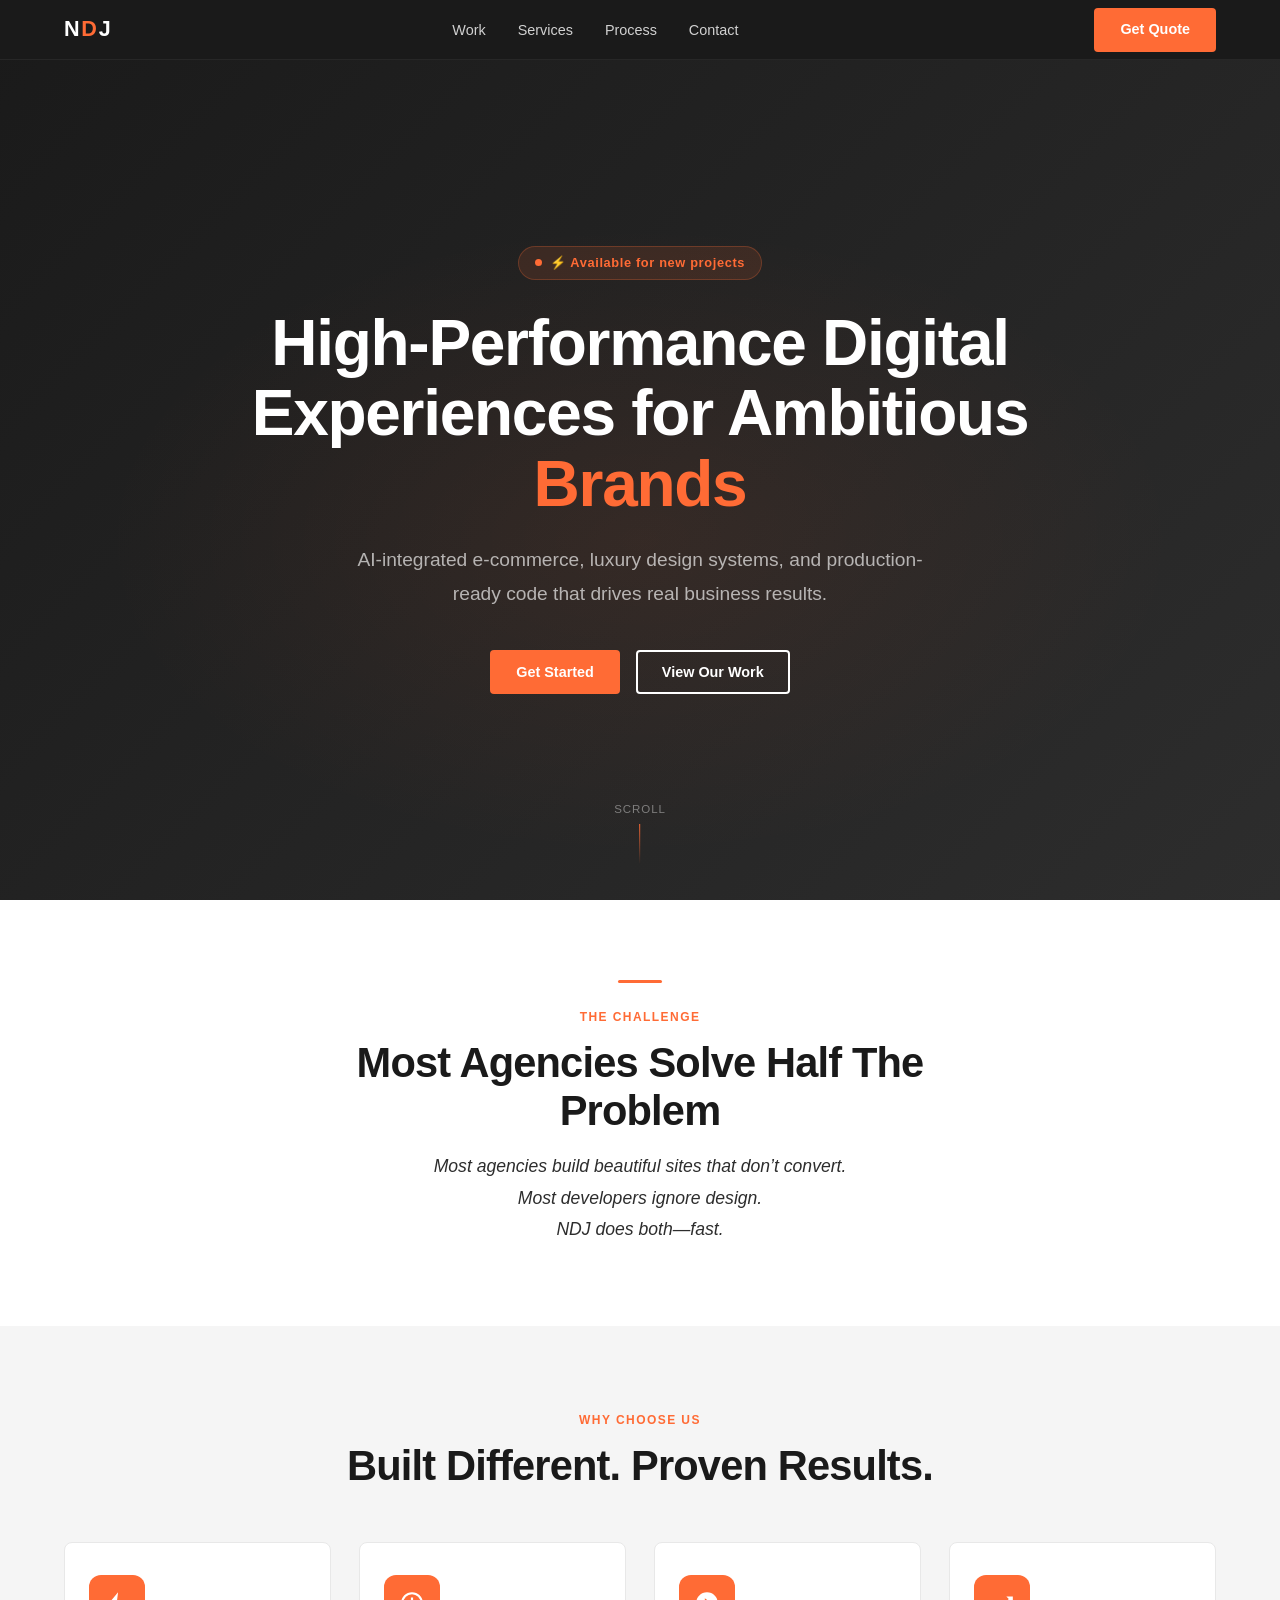
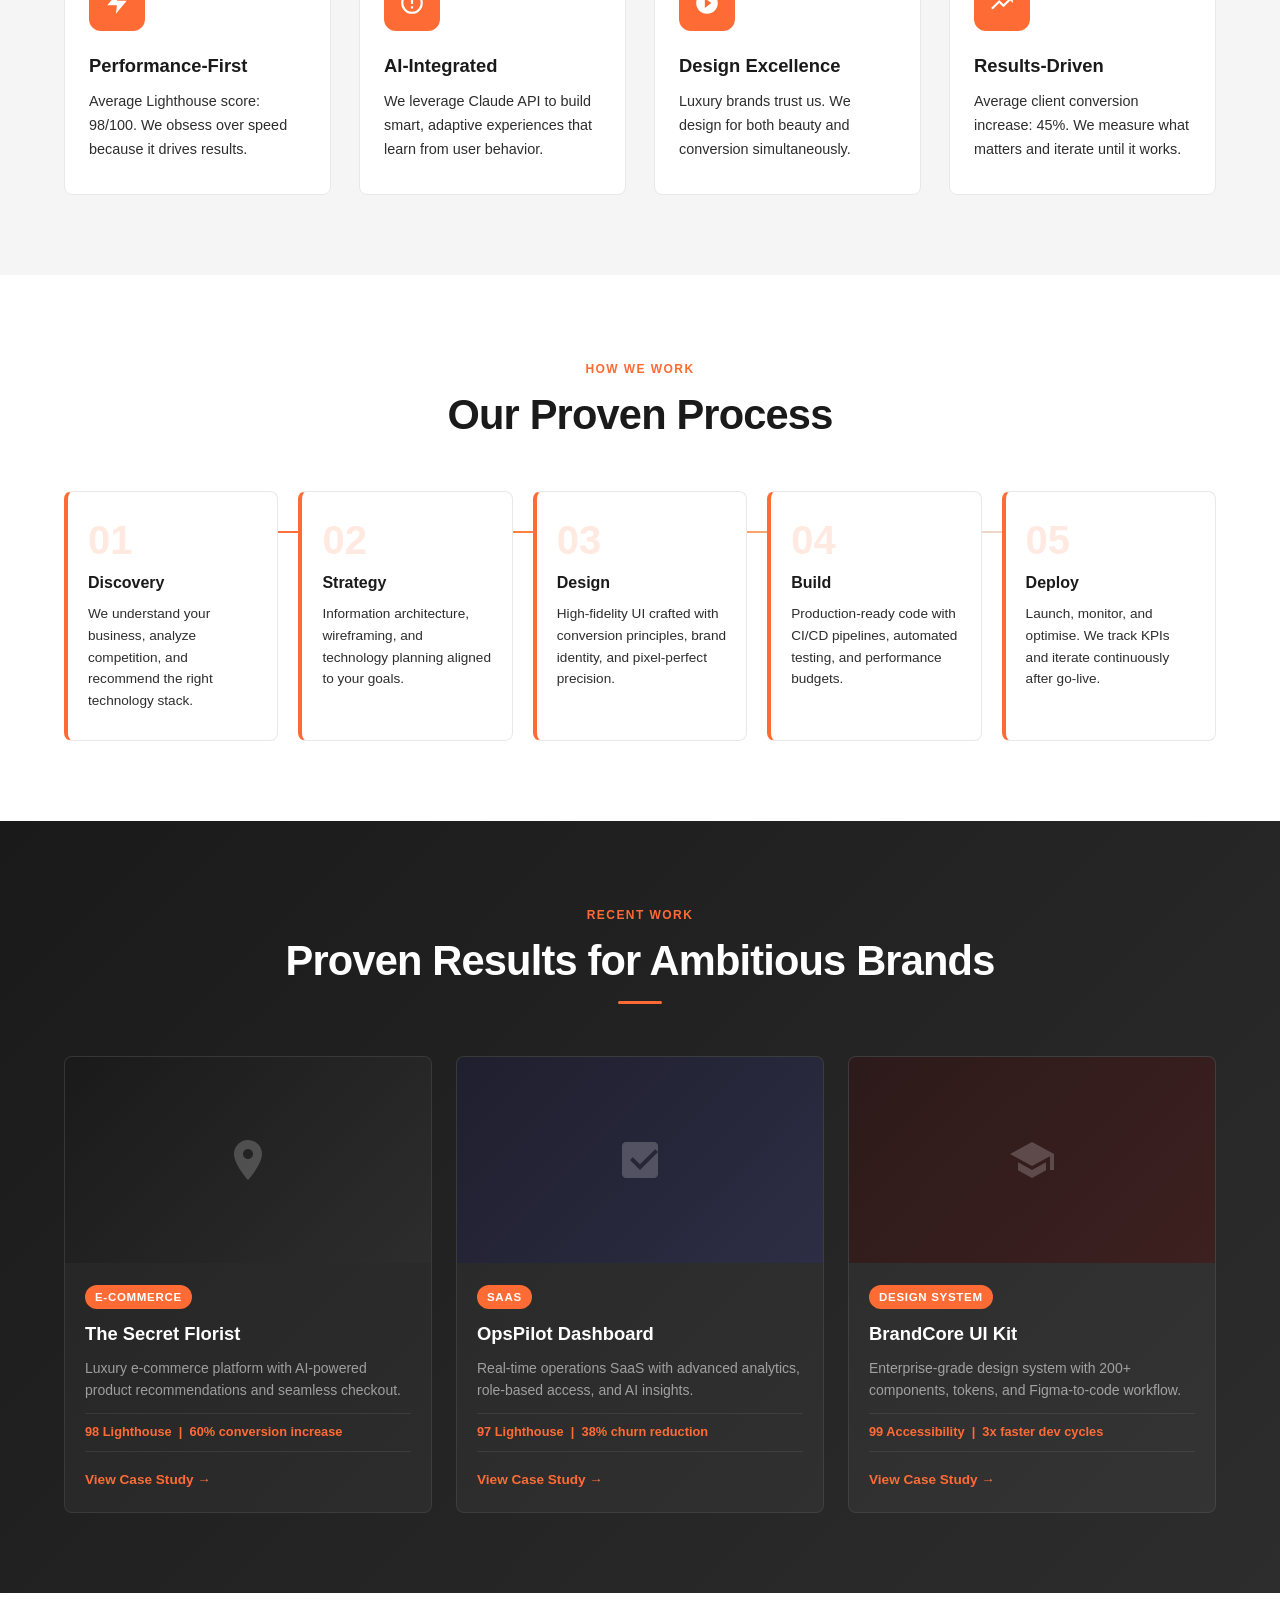
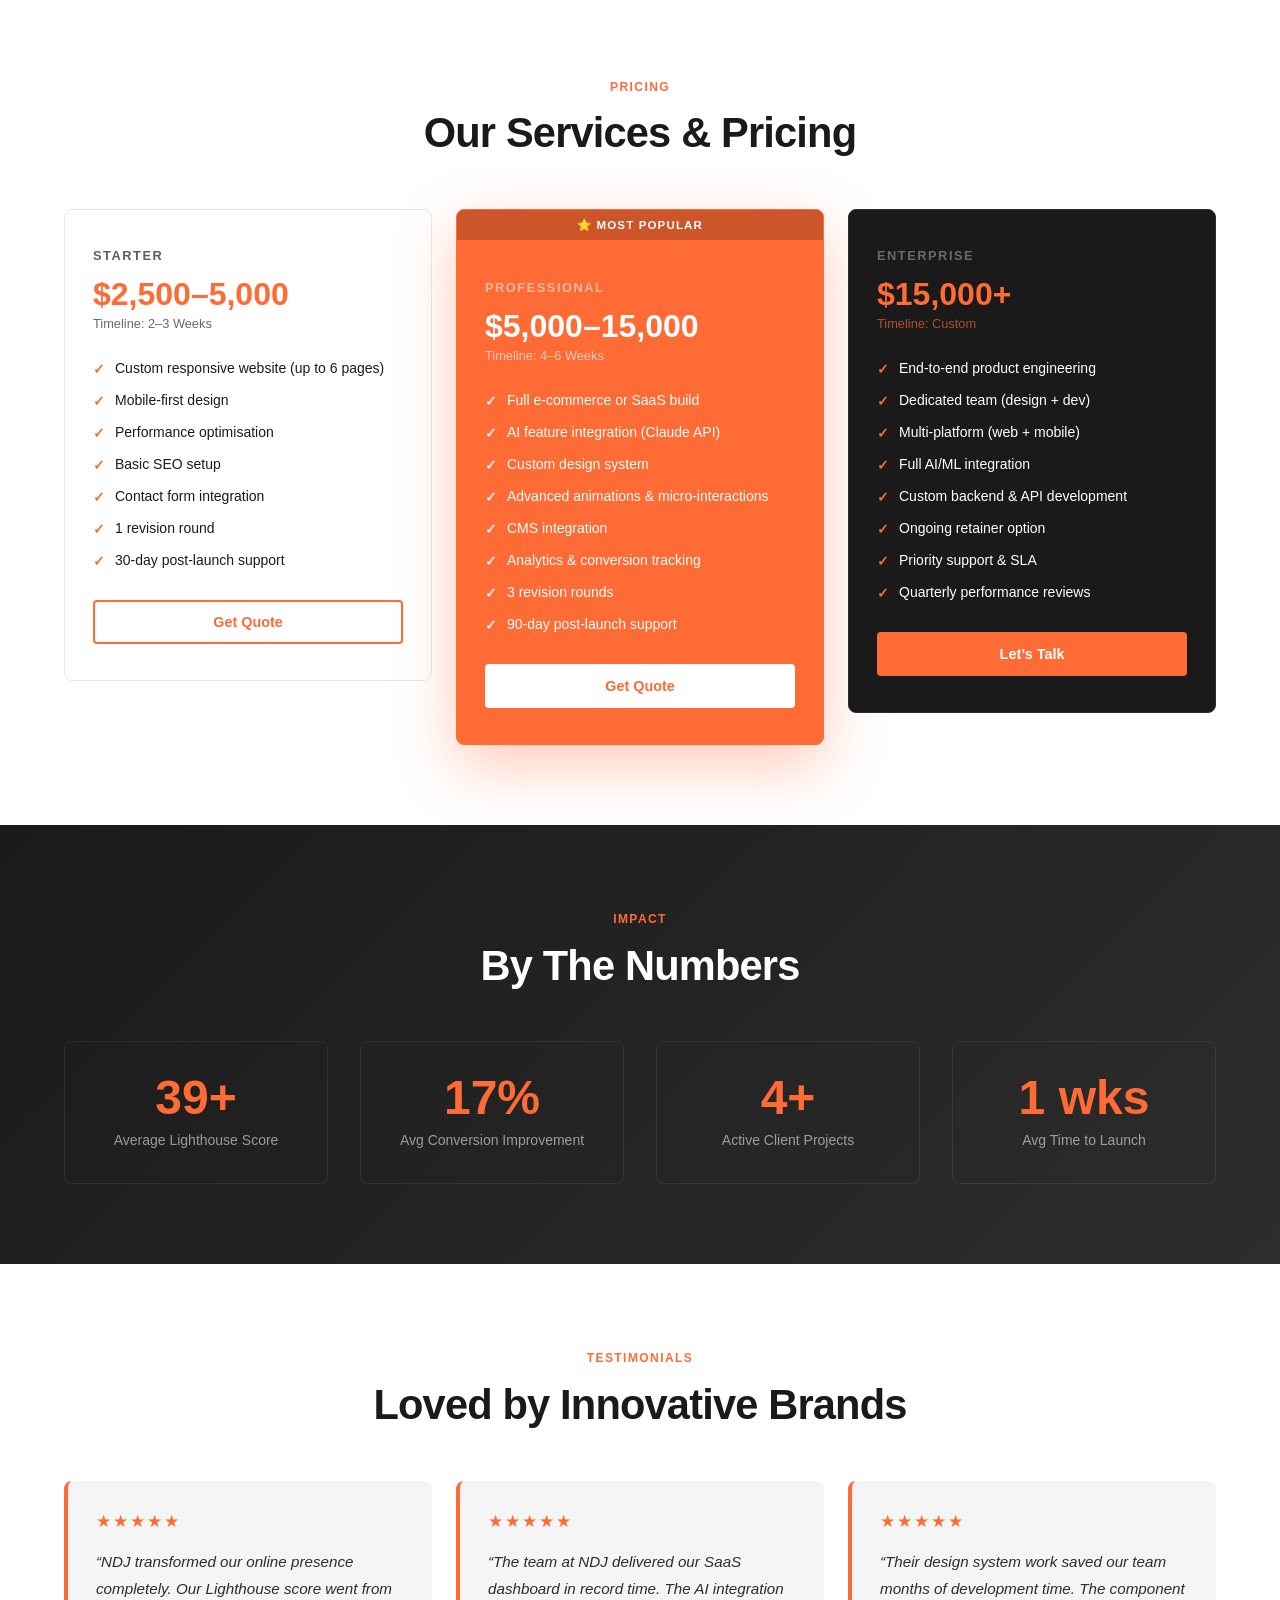
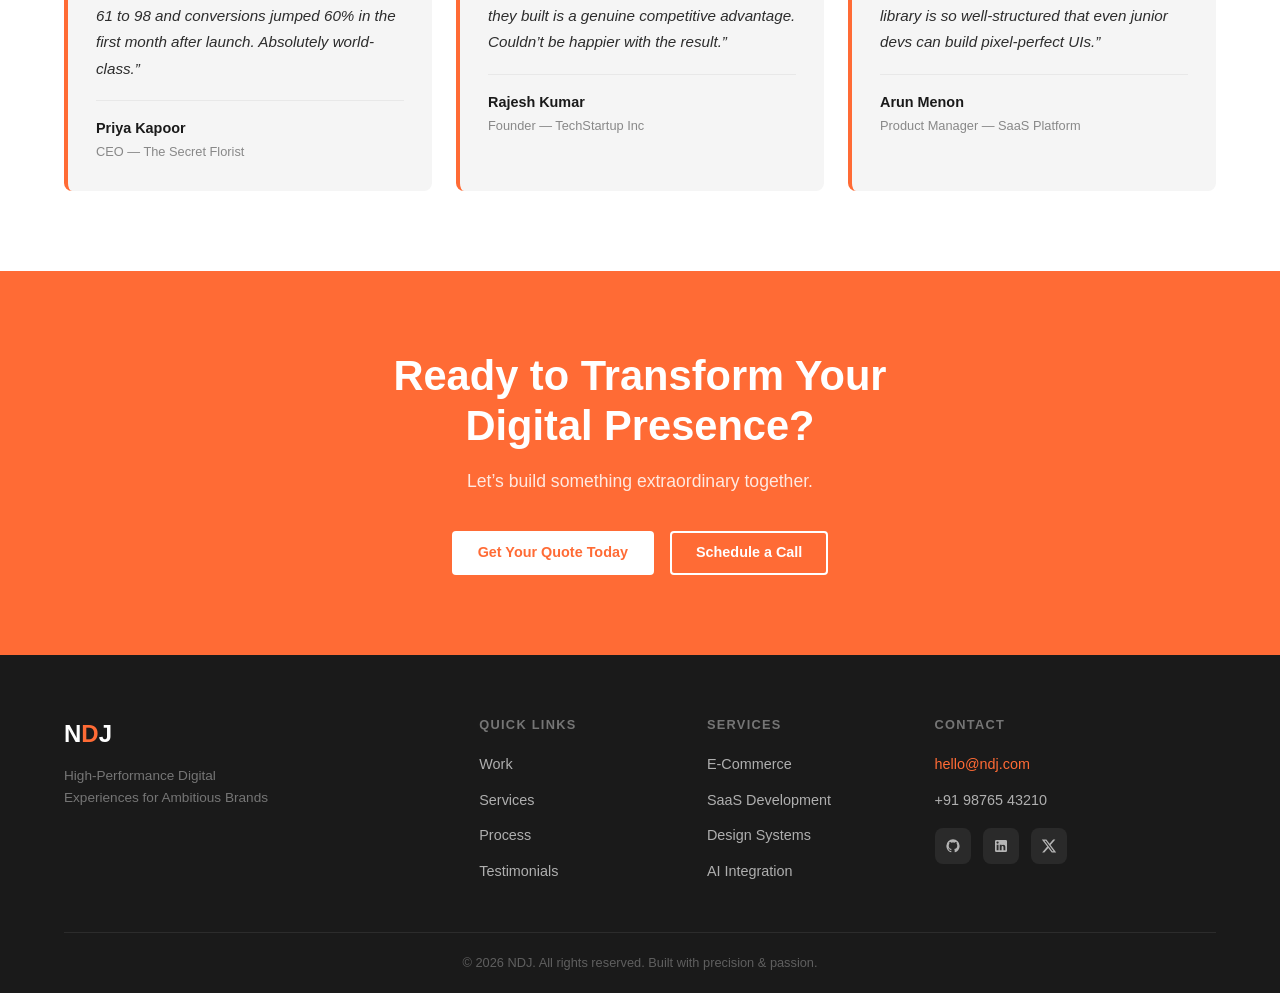
==== ndj.html @ 72d16320 "enhanced html" ====
<!DOCTYPE html>
<html lang="en">
<head>
<meta charset="UTF-8">
<meta name="viewport" content="width=device-width,initial-scale=1">
<meta name="description" content="NDJ - High-Performance Digital Experiences. AI-integrated e-commerce, luxury design systems, and production-ready code.">
<title>NDJ | High-Performance Digital Agency</title>
<style>
*,*::before,*::after{box-sizing:border-box;margin:0;padding:0}
:root{
  --orange:#FF6B35;--orange-light:#FF8C42;--orange-pale:#FFE5D4;
  --black:#1a1a1a;--black-2:#2d2d2d;--white:#fff;--off-white:#f5f5f5;--gray:#e8e8e8;
  --font:-apple-system,BlinkMacSystemFont,'Segoe UI',Roboto,'Helvetica Neue',Arial,sans-serif;
  --t-fast:.2s ease-in-out;--t-base:.3s ease-in-out;--t-slow:.5s ease-in-out;
  --sh-sm:0 1px 3px rgba(0,0,0,.05);--sh-md:0 4px 12px rgba(0,0,0,.08);
  --sh-lg:0 8px 24px rgba(0,0,0,.12);--sh-or:0 4px 12px rgba(255,107,53,.15);
}
html{scroll-behavior:smooth;font-size:16px}
body{font-family:var(--font);color:var(--black);background:var(--white);line-height:1.6;overflow-x:hidden}
img{max-width:100%;display:block}
a{text-decoration:none;color:inherit}
ul{list-style:none}
.container{width:100%;max-width:1200px;margin:0 auto;padding:0 24px}
.sr-only{position:absolute;width:1px;height:1px;overflow:hidden;clip:rect(0,0,0,0)}

/* ── NAV ── */
#navbar{position:fixed;top:0;left:0;width:100%;height:60px;background:var(--black);z-index:1000;display:flex;align-items:center;border-bottom:1px solid rgba(255,255,255,.06);transition:box-shadow var(--t-base)}
#navbar.scrolled{box-shadow:0 2px 20px rgba(0,0,0,.4)}
#navbar .container{display:flex;align-items:center;justify-content:space-between;height:100%}
.nav-logo{font-size:1.35rem;font-weight:800;color:var(--white);letter-spacing:.08em}
.nav-logo span{color:var(--orange)}
.nav-links{display:flex;align-items:center;gap:32px}
.nav-links a{color:rgba(255,255,255,.8);font-size:.9rem;font-weight:500;transition:color var(--t-fast);position:relative}
.nav-links a::after{content:'';position:absolute;bottom:-4px;left:0;width:0;height:2px;background:var(--orange);transition:width var(--t-base)}
.nav-links a:hover,.nav-links a.active{color:var(--white)}
.nav-links a:hover::after,.nav-links a.active::after{width:100%}
.btn{display:inline-flex;align-items:center;justify-content:center;gap:8px;height:44px;padding:0 24px;border-radius:4px;font-weight:600;font-size:.9rem;cursor:pointer;transition:all var(--t-base);border:2px solid transparent}
.btn-orange{background:var(--orange);color:var(--white)}
.btn-orange:hover{background:var(--orange-light);transform:scale(1.04);box-shadow:var(--sh-or)}
.btn-outline-white{background:transparent;color:var(--white);border-color:var(--white)}
.btn-outline-white:hover{background:var(--white);color:var(--black);transform:scale(1.04)}
.btn-outline-orange{background:transparent;color:var(--orange);border-color:var(--orange)}
.btn-outline-orange:hover{background:var(--orange);color:var(--white);transform:scale(1.04)}
.btn-white-orange{background:var(--white);color:var(--orange)}
.btn-white-orange:hover{background:var(--off-white);transform:scale(1.04)}
.nav-cta{margin-left:16px}
.hamburger{display:none;flex-direction:column;gap:5px;cursor:pointer;padding:8px;background:none;border:none}
.hamburger span{display:block;width:22px;height:2px;background:var(--white);border-radius:2px;transition:all var(--t-base)}
.hamburger.open span:nth-child(1){transform:translateY(7px) rotate(45deg)}
.hamburger.open span:nth-child(2){opacity:0;transform:translateX(-8px)}
.hamburger.open span:nth-child(3){transform:translateY(-7px) rotate(-45deg)}
#mobile-menu{position:fixed;top:0;left:-100%;width:80%;max-width:300px;height:100vh;background:var(--black);z-index:1100;padding:80px 32px 32px;transition:left var(--t-slow);display:flex;flex-direction:column;gap:24px;box-shadow:4px 0 30px rgba(0,0,0,.4)}
#mobile-menu.open{left:0}
#mobile-menu a{color:rgba(255,255,255,.85);font-size:1.1rem;font-weight:500;padding:8px 0;border-bottom:1px solid rgba(255,255,255,.08);transition:color var(--t-fast)}
#mobile-menu a:hover{color:var(--orange)}
#mobile-menu .btn{margin-top:16px;width:100%}
#menu-overlay{display:none;position:fixed;inset:0;background:rgba(0,0,0,.6);z-index:1050;backdrop-filter:blur(2px)}
#menu-overlay.open{display:block}

/* ── HERO ── */
#hero{min-height:100vh;background:linear-gradient(135deg,var(--black) 0%,var(--black-2) 100%);display:flex;align-items:center;justify-content:center;text-align:center;padding:100px 24px 60px;position:relative;overflow:hidden}
#hero::before{content:'';position:absolute;inset:0;background:radial-gradient(ellipse 60% 50% at 50% 60%,rgba(255,107,53,.08) 0%,transparent 70%)}
.hero-badge{display:inline-flex;align-items:center;gap:8px;background:rgba(255,107,53,.12);border:1px solid rgba(255,107,53,.25);border-radius:100px;padding:6px 16px;font-size:.8rem;font-weight:600;color:var(--orange);letter-spacing:.05em;margin-bottom:28px;animation:fadeUp .6s ease both}
.hero-badge::before{content:'';width:7px;height:7px;border-radius:50%;background:var(--orange);animation:pulse 2s ease infinite}
@keyframes pulse{0%,100%{opacity:1;transform:scale(1)}50%{opacity:.5;transform:scale(1.3)}}
.hero-title{font-size:clamp(2.4rem,6vw,4rem);font-weight:800;color:var(--white);line-height:1.1;letter-spacing:-.02em;margin-bottom:24px;animation:fadeUp .6s .15s ease both}
.hero-title em{font-style:normal;color:var(--orange)}
.hero-sub{font-size:clamp(1rem,2vw,1.2rem);color:rgba(255,255,255,.65);max-width:580px;margin:0 auto 40px;line-height:1.75;animation:fadeUp .6s .3s ease both}
.hero-btns{display:flex;align-items:center;justify-content:center;gap:16px;flex-wrap:wrap;animation:fadeUp .6s .45s ease both}
.hero-scroll{position:absolute;bottom:36px;left:50%;transform:translateX(-50%);display:flex;flex-direction:column;align-items:center;gap:6px;color:rgba(255,255,255,.4);font-size:.72rem;letter-spacing:.08em;text-transform:uppercase}
.hero-scroll::after{content:'';width:1px;height:40px;background:linear-gradient(var(--orange),transparent);animation:scrollLine 1.5s ease infinite}
@keyframes scrollLine{0%{transform:scaleY(0);transform-origin:top}50%{transform:scaleY(1);transform-origin:top}100%{transform:scaleY(0);transform-origin:bottom}}
@keyframes fadeUp{from{opacity:0;transform:translateY(20px)}to{opacity:1;transform:translateY(0)}}

/* ── SECTIONS COMMON ── */
.section{padding:80px 0}
.section-label{display:inline-block;font-size:.75rem;font-weight:700;letter-spacing:.12em;text-transform:uppercase;color:var(--orange);margin-bottom:12px}
.section-title{font-size:clamp(1.8rem,4vw,2.6rem);font-weight:800;line-height:1.15;letter-spacing:-.02em;margin-bottom:16px}
.section-sub{font-size:1.05rem;line-height:1.75;color:var(--black-2);max-width:620px}
.text-center{text-align:center}
.text-center .section-sub{margin:0 auto}
.accent-line{width:44px;height:3px;background:var(--orange);border-radius:2px;margin:0 auto 20px}

/* ── PROBLEM ── */
#problem{background:var(--white)}
#problem .content{max-width:700px;margin:0 auto;text-align:center}
#problem blockquote{font-size:1.1rem;line-height:1.8;color:var(--black-2);margin-top:8px;font-style:italic}
#problem blockquote span{display:block}

/* ── WHY NDJ ── */
#why{background:var(--off-white)}
.features-grid{display:grid;grid-template-columns:repeat(4,1fr);gap:28px;margin-top:52px}
.feat-card{background:var(--white);border-radius:8px;padding:32px 24px;border:1px solid var(--gray);transition:all var(--t-base);position:relative;overflow:hidden}
.feat-card::before{content:'';position:absolute;bottom:0;left:0;width:100%;height:3px;background:var(--orange);transform:scaleX(0);transform-origin:left;transition:transform var(--t-base)}
.feat-card:hover{transform:translateY(-6px);box-shadow:var(--sh-lg);border-color:var(--orange)}
.feat-card:hover::before{transform:scaleX(1)}
.feat-icon{width:56px;height:56px;border-radius:12px;background:var(--orange);display:flex;align-items:center;justify-content:center;margin-bottom:20px}
.feat-icon svg{width:26px;height:26px;fill:var(--white)}
.feat-card h3{font-size:1.15rem;font-weight:700;color:var(--black);margin-bottom:10px}
.feat-card p{font-size:.9rem;color:var(--black-2);line-height:1.65}

/* ── PROCESS ── */
#process{background:var(--white)}
.process-grid{display:grid;grid-template-columns:repeat(5,1fr);gap:20px;margin-top:52px;position:relative}
.process-grid::before{content:'';position:absolute;top:40px;left:calc(10% + 20px);right:calc(10% + 20px);height:2px;background:linear-gradient(90deg,var(--orange),var(--orange-light),var(--gray));z-index:0}
.process-step{background:var(--white);border:1px solid var(--gray);border-radius:8px;padding:28px 20px;border-left:4px solid var(--orange);position:relative;z-index:1;transition:all var(--t-base)}
.process-step:hover{transform:translateY(-4px);box-shadow:var(--sh-lg)}
.step-num{font-size:2.5rem;font-weight:900;color:rgba(255,107,53,.15);line-height:1;margin-bottom:10px}
.process-step h3{font-size:1rem;font-weight:700;color:var(--black);margin-bottom:8px}
.process-step p{font-size:.85rem;color:var(--black-2);line-height:1.6}

/* ── WORK ── */
#work{background:linear-gradient(135deg,var(--black) 0%,var(--black-2) 100%);padding:80px 0}
#work .section-title{color:var(--white)}
#work .section-sub{color:rgba(255,255,255,.6)}
.work-grid{display:grid;grid-template-columns:repeat(3,1fr);gap:24px;margin-top:52px}
.work-card{background:rgba(255,255,255,.04);border:1px solid rgba(255,255,255,.08);border-radius:8px;overflow:hidden;transition:all var(--t-base)}
.work-card:hover{border-color:var(--orange);transform:translateY(-4px);box-shadow:0 16px 40px rgba(0,0,0,.4)}
.work-img{width:100%;aspect-ratio:16/9;background:var(--black-2);overflow:hidden;position:relative}
.work-img-inner{width:100%;height:100%;display:flex;align-items:center;justify-content:center;transition:transform var(--t-slow)}
.work-card:hover .work-img-inner{transform:scale(1.04)}
.work-img-inner svg{width:48px;height:48px;opacity:.2}
.work-body{padding:20px}
.work-tag{display:inline-block;background:var(--orange);color:var(--white);font-size:.72rem;font-weight:700;letter-spacing:.06em;padding:3px 10px;border-radius:100px;margin-bottom:10px;text-transform:uppercase}
.work-card h3{font-size:1.15rem;font-weight:700;color:var(--white);margin-bottom:8px}
.work-card p{font-size:.875rem;color:rgba(255,255,255,.55);line-height:1.6;margin-bottom:12px}
.work-metrics{font-size:.8rem;color:var(--orange);font-weight:600;margin-bottom:14px;padding:8px 0;border-top:1px solid rgba(255,255,255,.08);border-bottom:1px solid rgba(255,255,255,.08)}
.work-link{font-size:.85rem;color:var(--orange);font-weight:600;display:inline-flex;align-items:center;gap:6px;transition:gap var(--t-fast)}
.work-link:hover{gap:10px}

/* ── SERVICES / PRICING ── */
#services{background:var(--white)}
.pricing-grid{display:grid;grid-template-columns:repeat(3,1fr);gap:24px;margin-top:52px;align-items:start}
.price-card{border-radius:8px;padding:36px 28px;border:1px solid var(--gray);transition:all var(--t-base);position:relative;overflow:hidden}
.price-card:hover{transform:translateY(-4px);box-shadow:var(--sh-lg)}
.price-card.featured{background:var(--orange);border-color:var(--orange);color:var(--white);box-shadow:0 20px 60px rgba(255,107,53,.35)}
.price-card.dark{background:var(--black);border-color:var(--black-2);color:var(--white)}
.popular-badge{position:absolute;top:0;left:0;right:0;background:var(--orange-light);color:var(--white);font-size:.72rem;font-weight:800;letter-spacing:.1em;text-align:center;padding:6px;text-transform:uppercase}
.price-card.featured .popular-badge{background:rgba(0,0,0,.2)}
.price-name{font-size:.8rem;font-weight:700;letter-spacing:.12em;text-transform:uppercase;opacity:.7;margin-bottom:12px}
.price-amount{font-size:2rem;font-weight:800;color:var(--orange);line-height:1;margin-bottom:4px}
.price-card.featured .price-amount{color:var(--white)}
.price-card.dark .price-amount{color:var(--orange)}
.price-timeline{font-size:.8rem;opacity:.65;margin-bottom:24px}
.price-features{display:flex;flex-direction:column;gap:10px;margin-bottom:28px}
.price-features li{display:flex;align-items:flex-start;gap:10px;font-size:.875rem;line-height:1.5}
.price-features li::before{content:'✓';font-weight:700;color:var(--orange);flex-shrink:0;margin-top:1px}
.price-card.featured .price-features li::before{color:rgba(255,255,255,.9)}
.price-card.dark .price-features li::before{color:var(--orange)}

/* ── NUMBERS ── */
#numbers{background:linear-gradient(135deg,var(--black) 0%,var(--black-2) 100%)}
#numbers .section-title{color:var(--white)}
.metrics-grid{display:grid;grid-template-columns:repeat(4,1fr);gap:32px;margin-top:52px}
.metric{text-align:center;padding:32px 16px;border:1px solid rgba(255,255,255,.08);border-radius:8px;transition:border-color var(--t-base)}
.metric:hover{border-color:rgba(255,107,53,.4)}
.metric-value{font-size:3rem;font-weight:900;color:var(--orange);line-height:1;margin-bottom:8px}
.metric-label{font-size:.875rem;color:rgba(255,255,255,.55);line-height:1.5}

/* ── TESTIMONIALS ── */
#testimonials{background:var(--white)}
.testi-grid{display:grid;grid-template-columns:repeat(3,1fr);gap:24px;margin-top:52px}
.testi-card{background:var(--off-white);border-radius:8px;padding:28px;border-left:4px solid var(--orange);transition:all var(--t-base)}
.testi-card:hover{border-left-color:var(--orange-light);box-shadow:var(--sh-lg);transform:translateY(-4px)}
.stars{color:var(--orange);font-size:1.05rem;margin-bottom:14px;letter-spacing:2px}
.testi-quote{font-size:.95rem;line-height:1.75;color:var(--black-2);font-style:italic;margin-bottom:18px}
.testi-divider{height:1px;background:var(--gray);margin-bottom:16px}
.testi-name{font-weight:700;color:var(--black);font-size:.9rem}
.testi-role{font-size:.8rem;color:#888;margin-top:2px}

/* ── CTA / FOOTER ── */
#cta{background:var(--orange);padding:80px 0;text-align:center}
#cta h2{font-size:clamp(1.8rem,4vw,2.6rem);font-weight:800;color:var(--white);margin-bottom:16px;line-height:1.2}
#cta p{font-size:1.1rem;color:rgba(255,255,255,.85);margin-bottom:36px;max-width:500px;margin-left:auto;margin-right:auto}
.cta-btns{display:flex;align-items:center;justify-content:center;gap:16px;flex-wrap:wrap}
#footer{background:var(--black);padding:60px 0 0}
.footer-grid{display:grid;grid-template-columns:2fr 1fr 1fr 1.5fr;gap:40px;padding-bottom:48px;border-bottom:1px solid rgba(255,255,255,.08)}
.footer-logo{font-size:1.5rem;font-weight:800;margin-bottom:12px;color:var(--white)}
.footer-logo span{color:var(--orange)}
.footer-tag{font-size:.85rem;color:rgba(255,255,255,.4);max-width:220px;line-height:1.6}
.footer-col h4{font-size:.8rem;font-weight:700;letter-spacing:.1em;text-transform:uppercase;color:rgba(255,255,255,.4);margin-bottom:16px}
.footer-col ul{display:flex;flex-direction:column;gap:10px}
.footer-col a{font-size:.9rem;color:rgba(255,255,255,.65);transition:color var(--t-fast)}
.footer-col a:hover{color:var(--orange)}
.footer-col .contact-email{color:var(--orange)}
.social-links{display:flex;gap:12px;margin-top:16px}
.social-link{width:36px;height:36px;border-radius:8px;background:rgba(255,255,255,.07);display:flex;align-items:center;justify-content:center;transition:all var(--t-base);color:rgba(255,255,255,.6)}
.social-link:hover{background:var(--orange);color:var(--white)}
.social-link svg{width:16px;height:16px;fill:currentColor}
.footer-bottom{padding:20px 0;text-align:center;font-size:.8rem;color:rgba(255,255,255,.3)}

/* ── SCROLL REVEAL ── */
.reveal{opacity:0;transform:translateY(24px);transition:opacity .6s ease,transform .6s ease}
.reveal.visible{opacity:1;transform:translateY(0)}

/* ── RESPONSIVE ── */
@media(max-width:1024px){
  .features-grid{grid-template-columns:repeat(2,1fr)}
  .process-grid{grid-template-columns:repeat(2,1fr)}
  .process-grid::before{display:none}
  .work-grid{grid-template-columns:repeat(2,1fr)}
  .pricing-grid{grid-template-columns:1fr}
  .pricing-grid .price-card.featured{order:-1}
  .metrics-grid{grid-template-columns:repeat(2,1fr)}
  .testi-grid{grid-template-columns:repeat(2,1fr)}
  .footer-grid{grid-template-columns:1fr 1fr}
}
@media(max-width:768px){
  .nav-links,.nav-cta{display:none}
  .hamburger{display:flex}
  .section{padding:60px 0}
  .features-grid{grid-template-columns:1fr}
  .work-grid{grid-template-columns:1fr}
  .testi-grid{grid-template-columns:1fr}
  .footer-grid{grid-template-columns:1fr}
  .hero-btns{flex-direction:column;align-items:center}
  .hero-btns .btn{width:260px}
}
@media(max-width:480px){
  .metrics-grid{grid-template-columns:1fr 1fr}
}
section[id]{scroll-margin-top:68px}
@media(max-width:768px){#cta .cta-btns{flex-direction:column;align-items:center}.cta-btns .btn{width:280px}}
@media(hover:none){
  .feat-card:hover,.work-card:hover,.price-card:hover,.testi-card:hover,.process-step:hover,.metric:hover{transform:none;box-shadow:none}
}
</style>
</head>
<body>
<!-- NAV -->
<header id="navbar" role="banner">
<div class="container">
  <a href="#" class="nav-logo">N<span>D</span>J</a>
  <nav role="navigation" aria-label="Main navigation">
    <ul class="nav-links">
      <li><a href="#work">Work</a></li>
      <li><a href="#services">Services</a></li>
      <li><a href="#process">Process</a></li>
      <li><a href="#contact">Contact</a></li>
    </ul>
  </nav>
  <a href="#contact" class="btn btn-orange nav-cta">Get Quote</a>
  <button class="hamburger" id="hamburger" aria-label="Open menu" aria-expanded="false">
    <span></span><span></span><span></span>
  </button>
</div>
</header>
<div id="menu-overlay" aria-hidden="true"></div>
<nav id="mobile-menu" aria-label="Mobile navigation">
  <a href="#work" class="mobile-link">Work</a>
  <a href="#services" class="mobile-link">Services</a>
  <a href="#process" class="mobile-link">Process</a>
  <a href="#contact" class="mobile-link">Contact</a>
  <a href="#contact" class="btn btn-orange">Get Quote</a>
</nav>

<!-- HERO -->
<main>
<section id="hero" aria-labelledby="hero-title">
  <div>
    <div class="hero-badge">&#9889; Available for new projects</div>
    <h1 class="hero-title" id="hero-title">High-Performance Digital<br>Experiences for Ambitious<br><em>Brands</em></h1>
    <p class="hero-sub">AI-integrated e-commerce, luxury design systems, and production-ready code that drives real business results.</p>
    <div class="hero-btns">
      <a href="#contact" class="btn btn-orange">Get Started</a>
      <a href="#work" class="btn btn-outline-white">View Our Work</a>
    </div>
  </div>
  <div class="hero-scroll" aria-hidden="true">Scroll</div>
</section>

<!-- PROBLEM -->
<section id="problem" class="section" aria-labelledby="problem-title">
  <div class="container">
    <div class="content reveal">
      <div class="accent-line"></div>
      <span class="section-label">The Challenge</span>
      <h2 class="section-title" id="problem-title">Most Agencies Solve Half The Problem</h2>
      <blockquote>
        <span>Most agencies build beautiful sites that don&rsquo;t convert.</span>
        <span>Most developers ignore design.</span>
        <span>NDJ does both&mdash;fast.</span>
      </blockquote>
    </div>
  </div>
</section>

<!-- WHY NDJ -->
<section id="why" class="section" aria-labelledby="why-title">
  <div class="container">
    <div class="text-center reveal">
      <span class="section-label">Why Choose Us</span>
      <h2 class="section-title" id="why-title">Built Different. Proven Results.</h2>
    </div>
    <div class="features-grid">
      <div class="feat-card reveal">
        <div class="feat-icon">
          <svg viewBox="0 0 24 24" xmlns="http://www.w3.org/2000/svg"><path d="M13 2L3 14h9l-1 8 10-12h-9l1-8z"/></svg>
        </div>
        <h3>Performance-First</h3>
        <p>Average Lighthouse score: 98/100. We obsess over speed because it drives results.</p>
      </div>
      <div class="feat-card reveal">
        <div class="feat-icon">
          <svg viewBox="0 0 24 24" xmlns="http://www.w3.org/2000/svg"><path d="M12 2a10 10 0 100 20A10 10 0 0012 2zm0 18a8 8 0 110-16 8 8 0 010 16zm-1-5h2v2h-2zm0-8h2v6h-2z"/></svg>
        </div>
        <h3>AI-Integrated</h3>
        <p>We leverage Claude API to build smart, adaptive experiences that learn from user behavior.</p>
      </div>
      <div class="feat-card reveal">
        <div class="feat-icon">
          <svg viewBox="0 0 24 24" xmlns="http://www.w3.org/2000/svg"><path d="M12 2C6.48 2 2 6.48 2 12s4.48 10 10 10 10-4.48 10-10S17.52 2 12 2zm-2 14.5v-9l6 4.5-6 4.5z"/></svg>
        </div>
        <h3>Design Excellence</h3>
        <p>Luxury brands trust us. We design for both beauty and conversion simultaneously.</p>
      </div>
      <div class="feat-card reveal">
        <div class="feat-icon">
          <svg viewBox="0 0 24 24" xmlns="http://www.w3.org/2000/svg"><path d="M16 6l2.29 2.29-4.88 4.88-4-4L2 16.59 3.41 18l6-6 4 4 6.3-6.29L22 12V6h-6z"/></svg>
        </div>
        <h3>Results-Driven</h3>
        <p>Average client conversion increase: 45%. We measure what matters and iterate until it works.</p>
      </div>
    </div>
  </div>
</section>

<!-- PROCESS -->
<section id="process" class="section" aria-labelledby="process-title">
  <div class="container">
    <div class="text-center reveal">
      <span class="section-label">How We Work</span>
      <h2 class="section-title" id="process-title">Our Proven Process</h2>
    </div>
    <div class="process-grid">
      <div class="process-step reveal">
        <div class="step-num">01</div>
        <h3>Discovery</h3>
        <p>We understand your business, analyze competition, and recommend the right technology stack.</p>
      </div>
      <div class="process-step reveal">
        <div class="step-num">02</div>
        <h3>Strategy</h3>
        <p>Information architecture, wireframing, and technology planning aligned to your goals.</p>
      </div>
      <div class="process-step reveal">
        <div class="step-num">03</div>
        <h3>Design</h3>
        <p>High-fidelity UI crafted with conversion principles, brand identity, and pixel-perfect precision.</p>
      </div>
      <div class="process-step reveal">
        <div class="step-num">04</div>
        <h3>Build</h3>
        <p>Production-ready code with CI/CD pipelines, automated testing, and performance budgets.</p>
      </div>
      <div class="process-step reveal">
        <div class="step-num">05</div>
        <h3>Deploy</h3>
        <p>Launch, monitor, and optimise. We track KPIs and iterate continuously after go-live.</p>
      </div>
    </div>
  </div>
</section>

<!-- WORK -->
<section id="work" class="section" aria-labelledby="work-title">
  <div class="container">
    <div class="text-center reveal">
      <span class="section-label" style="color:var(--orange)">Recent Work</span>
      <h2 class="section-title" id="work-title">Proven Results for Ambitious Brands</h2>
      <div class="accent-line"></div>
    </div>
    <div class="work-grid">
      <article class="work-card reveal">
        <div class="work-img">
          <div class="work-img-inner" style="background:linear-gradient(135deg,#1a1a1a,#2d2d2d)">
            <svg viewBox="0 0 24 24" fill="white"><path d="M12 2C8.13 2 5 5.13 5 9c0 5.25 7 13 7 13s7-7.75 7-13c0-3.87-3.13-7-7-7zm0 9.5c-1.38 0-2.5-1.12-2.5-2.5s1.12-2.5 2.5-2.5 2.5 1.12 2.5 2.5-1.12 2.5-2.5 2.5z"/></svg>
          </div>
        </div>
        <div class="work-body">
          <span class="work-tag">E-Commerce</span>
          <h3>The Secret Florist</h3>
          <p>Luxury e-commerce platform with AI-powered product recommendations and seamless checkout.</p>
          <div class="work-metrics">98 Lighthouse &nbsp;|&nbsp; 60% conversion increase</div>
          <a href="#" class="work-link">View Case Study &#8594;</a>
        </div>
      </article>
      <article class="work-card reveal">
        <div class="work-img">
          <div class="work-img-inner" style="background:linear-gradient(135deg,#1f1f2e,#2d2d45)">
            <svg viewBox="0 0 24 24" fill="white"><path d="M19 3H5c-1.1 0-2 .9-2 2v14c0 1.1.9 2 2 2h14c1.1 0 2-.9 2-2V5c0-1.1-.9-2-2-2zm-7 14l-5-5 1.41-1.41L12 14.17l7.59-7.59L21 8l-9 9z"/></svg>
          </div>
        </div>
        <div class="work-body">
          <span class="work-tag">SaaS</span>
          <h3>OpsPilot Dashboard</h3>
          <p>Real-time operations SaaS with advanced analytics, role-based access, and AI insights.</p>
          <div class="work-metrics">97 Lighthouse &nbsp;|&nbsp; 38% churn reduction</div>
          <a href="#" class="work-link">View Case Study &#8594;</a>
        </div>
      </article>
      <article class="work-card reveal">
        <div class="work-img">
          <div class="work-img-inner" style="background:linear-gradient(135deg,#2d1a1a,#3d2020)">
            <svg viewBox="0 0 24 24" fill="white"><path d="M12 3L1 9l11 6 9-4.91V17h2V9M5 13.18v4L12 21l7-3.82v-4L12 17l-7-3.82z"/></svg>
          </div>
        </div>
        <div class="work-body">
          <span class="work-tag">Design System</span>
          <h3>BrandCore UI Kit</h3>
          <p>Enterprise-grade design system with 200+ components, tokens, and Figma-to-code workflow.</p>
          <div class="work-metrics">99 Accessibility &nbsp;|&nbsp; 3x faster dev cycles</div>
          <a href="#" class="work-link">View Case Study &#8594;</a>
        </div>
      </article>
    </div>
  </div>
</section>

<!-- SERVICES / PRICING -->
<section id="services" class="section" aria-labelledby="services-title">
  <div class="container">
    <div class="text-center reveal">
      <span class="section-label">Pricing</span>
      <h2 class="section-title" id="services-title">Our Services &amp; Pricing</h2>
    </div>
    <div class="pricing-grid">
      <div class="price-card reveal">
        <div class="price-name">Starter</div>
        <div class="price-amount">$2,500&ndash;5,000</div>
        <div class="price-timeline">Timeline: 2&ndash;3 Weeks</div>
        <ul class="price-features">
          <li>Custom responsive website (up to 6 pages)</li>
          <li>Mobile-first design</li>
          <li>Performance optimisation</li>
          <li>Basic SEO setup</li>
          <li>Contact form integration</li>
          <li>1 revision round</li>
          <li>30-day post-launch support</li>
        </ul>
        <a href="#contact" class="btn btn-outline-orange" style="width:100%;justify-content:center">Get Quote</a>
      </div>
      <div class="price-card featured reveal">
        <div class="popular-badge">&#11088; Most Popular</div>
        <div style="margin-top:32px">
          <div class="price-name" style="color:rgba(255,255,255,.75)">Professional</div>
          <div class="price-amount">$5,000&ndash;15,000</div>
          <div class="price-timeline">Timeline: 4&ndash;6 Weeks</div>
          <ul class="price-features">
            <li>Full e-commerce or SaaS build</li>
            <li>AI feature integration (Claude API)</li>
            <li>Custom design system</li>
            <li>Advanced animations &amp; micro-interactions</li>
            <li>CMS integration</li>
            <li>Analytics &amp; conversion tracking</li>
            <li>3 revision rounds</li>
            <li>90-day post-launch support</li>
          </ul>
          <a href="#contact" class="btn btn-white-orange" style="width:100%;justify-content:center">Get Quote</a>
        </div>
      </div>
      <div class="price-card dark reveal">
        <div class="price-name" style="color:rgba(255,255,255,.5)">Enterprise</div>
        <div class="price-amount">$15,000+</div>
        <div class="price-timeline" style="color:var(--orange)">Timeline: Custom</div>
        <ul class="price-features">
          <li>End-to-end product engineering</li>
          <li>Dedicated team (design + dev)</li>
          <li>Multi-platform (web + mobile)</li>
          <li>Full AI/ML integration</li>
          <li>Custom backend &amp; API development</li>
          <li>Ongoing retainer option</li>
          <li>Priority support &amp; SLA</li>
          <li>Quarterly performance reviews</li>
        </ul>
        <a href="#contact" class="btn btn-orange" style="width:100%;justify-content:center">Let&rsquo;s Talk</a>
      </div>
    </div>
  </div>
</section>

<!-- NUMBERS -->
<section id="numbers" class="section" aria-labelledby="numbers-title">
  <div class="container">
    <div class="text-center reveal">
      <span class="section-label" style="color:var(--orange)">Impact</span>
      <h2 class="section-title" id="numbers-title">By The Numbers</h2>
    </div>
    <div class="metrics-grid">
      <div class="metric reveal">
        <div class="metric-value" data-target="98" data-suffix="+">0</div>
        <div class="metric-label">Average Lighthouse Score</div>
      </div>
      <div class="metric reveal">
        <div class="metric-value" data-target="45" data-suffix="%">0</div>
        <div class="metric-label">Avg Conversion Improvement</div>
      </div>
      <div class="metric reveal">
        <div class="metric-value" data-target="12" data-suffix="+">0</div>
        <div class="metric-label">Active Client Projects</div>
      </div>
      <div class="metric reveal">
        <div class="metric-value" data-target="4" data-suffix=" wks">0</div>
        <div class="metric-label">Avg Time to Launch</div>
      </div>
    </div>
  </div>
</section>

<!-- TESTIMONIALS -->
<section id="testimonials" class="section" aria-labelledby="testi-title">
  <div class="container">
    <div class="text-center reveal">
      <span class="section-label">Testimonials</span>
      <h2 class="section-title" id="testi-title">Loved by Innovative Brands</h2>
    </div>
    <div class="testi-grid">
      <div class="testi-card reveal">
        <div class="stars">&#9733;&#9733;&#9733;&#9733;&#9733;</div>
        <p class="testi-quote">&ldquo;NDJ transformed our online presence completely. Our Lighthouse score went from 61 to 98 and conversions jumped 60% in the first month after launch. Absolutely world-class.&rdquo;</p>
        <div class="testi-divider"></div>
        <div class="testi-name">Priya Kapoor</div>
        <div class="testi-role">CEO &mdash; The Secret Florist</div>
      </div>
      <div class="testi-card reveal">
        <div class="stars">&#9733;&#9733;&#9733;&#9733;&#9733;</div>
        <p class="testi-quote">&ldquo;The team at NDJ delivered our SaaS dashboard in record time. The AI integration they built is a genuine competitive advantage. Couldn&rsquo;t be happier with the result.&rdquo;</p>
        <div class="testi-divider"></div>
        <div class="testi-name">Rajesh Kumar</div>
        <div class="testi-role">Founder &mdash; TechStartup Inc</div>
      </div>
      <div class="testi-card reveal">
        <div class="stars">&#9733;&#9733;&#9733;&#9733;&#9733;</div>
        <p class="testi-quote">&ldquo;Their design system work saved our team months of development time. The component library is so well-structured that even junior devs can build pixel-perfect UIs.&rdquo;</p>
        <div class="testi-divider"></div>
        <div class="testi-name">Arun Menon</div>
        <div class="testi-role">Product Manager &mdash; SaaS Platform</div>
      </div>
    </div>
  </div>
</section>

<!-- CTA -->
<section id="cta" aria-labelledby="cta-title">
  <div class="container">
    <h2 id="cta-title">Ready to Transform Your<br>Digital Presence?</h2>
    <p>Let&rsquo;s build something extraordinary together.</p>
    <div class="cta-btns">
      <a href="#contact" class="btn btn-white-orange">Get Your Quote Today</a>
      <a href="mailto:hello@ndj.com" class="btn btn-outline-white">Schedule a Call</a>
    </div>
  </div>
</section>
</main>

<!-- FOOTER -->
<footer id="footer" role="contentinfo">
  <div class="container">
    <div class="footer-grid">
      <div>
        <div class="footer-logo">N<span>D</span>J</div>
        <p class="footer-tag">High-Performance Digital Experiences for Ambitious Brands</p>
      </div>
      <div class="footer-col">
        <h4>Quick Links</h4>
        <ul>
          <li><a href="#work">Work</a></li>
          <li><a href="#services">Services</a></li>
          <li><a href="#process">Process</a></li>
          <li><a href="#testimonials">Testimonials</a></li>
        </ul>
      </div>
      <div class="footer-col">
        <h4>Services</h4>
        <ul>
          <li><a href="#services">E-Commerce</a></li>
          <li><a href="#services">SaaS Development</a></li>
          <li><a href="#services">Design Systems</a></li>
          <li><a href="#services">AI Integration</a></li>
        </ul>
      </div>
      <div class="footer-col" id="contact">
        <h4>Contact</h4>
        <ul>
          <li><a href="mailto:hello@ndj.com" class="contact-email">hello@ndj.com</a></li>
          <li><a href="#">+91 98765 43210</a></li>
        </ul>
        <div class="social-links">
          <a href="#" class="social-link" aria-label="GitHub">
            <svg viewBox="0 0 24 24"><path d="M12 2A10 10 0 002 12c0 4.42 2.87 8.17 6.84 9.5.5.08.66-.23.66-.5v-1.69c-2.77.6-3.36-1.34-3.36-1.34-.46-1.16-1.11-1.47-1.11-1.47-.91-.62.07-.6.07-.6 1 .07 1.53 1.03 1.53 1.03.87 1.52 2.34 1.07 2.91.83.09-.65.35-1.09.63-1.34-2.22-.25-4.55-1.11-4.55-4.92 0-1.11.38-2 1.03-2.71-.1-.25-.45-1.29.1-2.64 0 0 .84-.27 2.75 1.02.79-.22 1.65-.33 2.5-.33.85 0 1.71.11 2.5.33 1.91-1.29 2.75-1.02 2.75-1.02.55 1.35.2 2.39.1 2.64.65.71 1.03 1.6 1.03 2.71 0 3.82-2.34 4.66-4.57 4.91.36.31.69.92.69 1.85V21c0 .27.16.59.67.5C19.14 20.16 22 16.42 22 12A10 10 0 0012 2z"/></svg>
          </a>
          <a href="#" class="social-link" aria-label="LinkedIn">
            <svg viewBox="0 0 24 24"><path d="M19 3a2 2 0 012 2v14a2 2 0 01-2 2H5a2 2 0 01-2-2V5a2 2 0 012-2h14m-.5 15.5v-5.3a3.26 3.26 0 00-3.26-3.26c-.85 0-1.84.52-2.32 1.3v-1.11h-2.79v8.37h2.79v-4.93c0-.77.62-1.4 1.39-1.4a1.4 1.4 0 011.4 1.4v4.93h2.79M6.88 8.56a1.68 1.68 0 001.68-1.68c0-.93-.75-1.69-1.68-1.69a1.69 1.69 0 00-1.69 1.69c0 .93.76 1.68 1.69 1.68m1.39 9.94v-8.37H5.5v8.37h2.77z"/></svg>
          </a>
          <a href="#" class="social-link" aria-label="Twitter / X">
            <svg viewBox="0 0 24 24"><path d="M18.244 2.25h3.308l-7.227 8.26 8.502 11.24H16.17l-5.214-6.817L4.99 21.75H1.68l7.73-8.835L1.254 2.25H8.08l4.713 6.231zm-1.161 17.52h1.833L7.084 4.126H5.117z"/></svg>
          </a>
        </div>
      </div>
    </div>
  </div>
  <div class="footer-bottom">
    <p>&copy; 2026 NDJ. All rights reserved. Built with precision &amp; passion.</p>
  </div>
</footer>

<script>
(function(){
  // NAV scroll effect
  var nav=document.getElementById('navbar');
  window.addEventListener('scroll',function(){
    nav.classList.toggle('scrolled',window.scrollY>40);
    highlightNav();
  },{passive:true});

  // Active nav highlight
  var sections=document.querySelectorAll('section[id]');
  var navLinks=document.querySelectorAll('.nav-links a');
  function highlightNav(){
    var scrollY=window.scrollY+80;
    sections.forEach(function(s){
      if(scrollY>=s.offsetTop&&scrollY<s.offsetTop+s.offsetHeight){
        navLinks.forEach(function(l){l.classList.remove('active')});
        var active=document.querySelector('.nav-links a[href="#'+s.id+'"]');
        if(active)active.classList.add('active');
      }
    });
  }

  // Hamburger
  var ham=document.getElementById('hamburger');
  var menu=document.getElementById('mobile-menu');
  var overlay=document.getElementById('menu-overlay');
  function openMenu(){
    ham.classList.add('open');
    menu.classList.add('open');
    overlay.classList.add('open');
    ham.setAttribute('aria-expanded','true');
    document.body.style.overflow='hidden';
  }
  function closeMenu(){
    ham.classList.remove('open');
    menu.classList.remove('open');
    overlay.classList.remove('open');
    ham.setAttribute('aria-expanded','false');
    document.body.style.overflow='';
  }
  ham.addEventListener('click',function(){
    if(menu.classList.contains('open'))closeMenu();else openMenu();
  });
  overlay.addEventListener('click',closeMenu);
  document.querySelectorAll('.mobile-link').forEach(function(l){
    l.addEventListener('click',closeMenu);
  });

  // Scroll reveal
  var reveals=document.querySelectorAll('.reveal');
  var ro=new IntersectionObserver(function(entries){
    entries.forEach(function(e){
      if(e.isIntersecting){e.target.classList.add('visible');ro.unobserve(e.target);}
    });
  },{threshold:0.12,rootMargin:'0px 0px -40px 0px'});
  reveals.forEach(function(r){ro.observe(r);});

  // Number counter
  var counters=document.querySelectorAll('.metric-value[data-target]');
  var counted=false;
  var co=new IntersectionObserver(function(entries){
    if(entries.some(function(e){return e.isIntersecting;})&&!counted){
      counted=true;
      counters.forEach(function(c){
        var target=parseInt(c.getAttribute('data-target'));
        var suffix=c.getAttribute('data-suffix')||'';
        var start=0;var dur=2000;var step=target/dur*16;
        var t=setInterval(function(){
          start+=step;
          if(start>=target){start=target;clearInterval(t);}
          c.textContent=Math.floor(start)+suffix;
        },16);
      });
    }
  },{threshold:0.3});
  counters.forEach(function(c){co.observe(c);});

  // Smooth scroll for all anchor links
  document.querySelectorAll('a[href^="#"]').forEach(function(a){
    a.addEventListener('click',function(e){
      var id=this.getAttribute('href').slice(1);
      if(!id)return;
      var el=document.getElementById(id);
      if(el){e.preventDefault();el.scrollIntoView({behavior:'smooth',block:'start'});}
    });
  });
})();
</script>
</body>
</html>
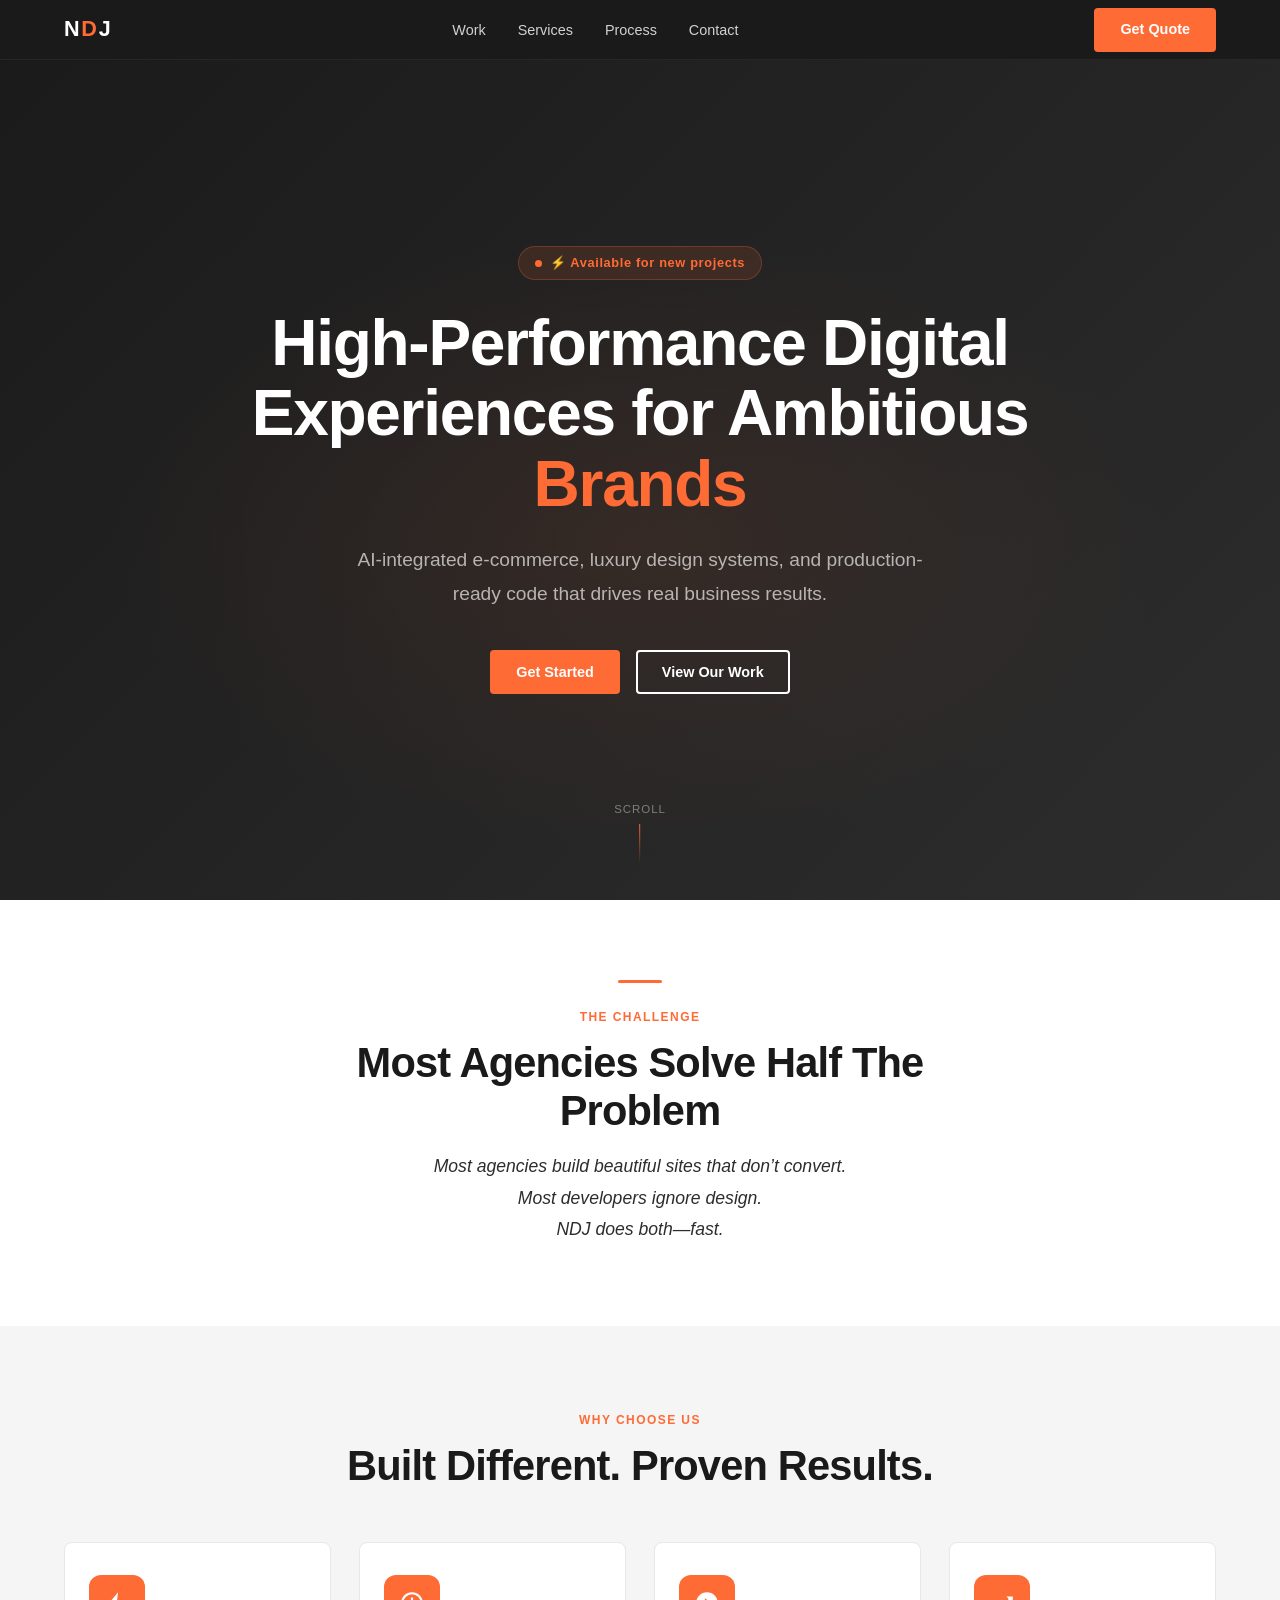
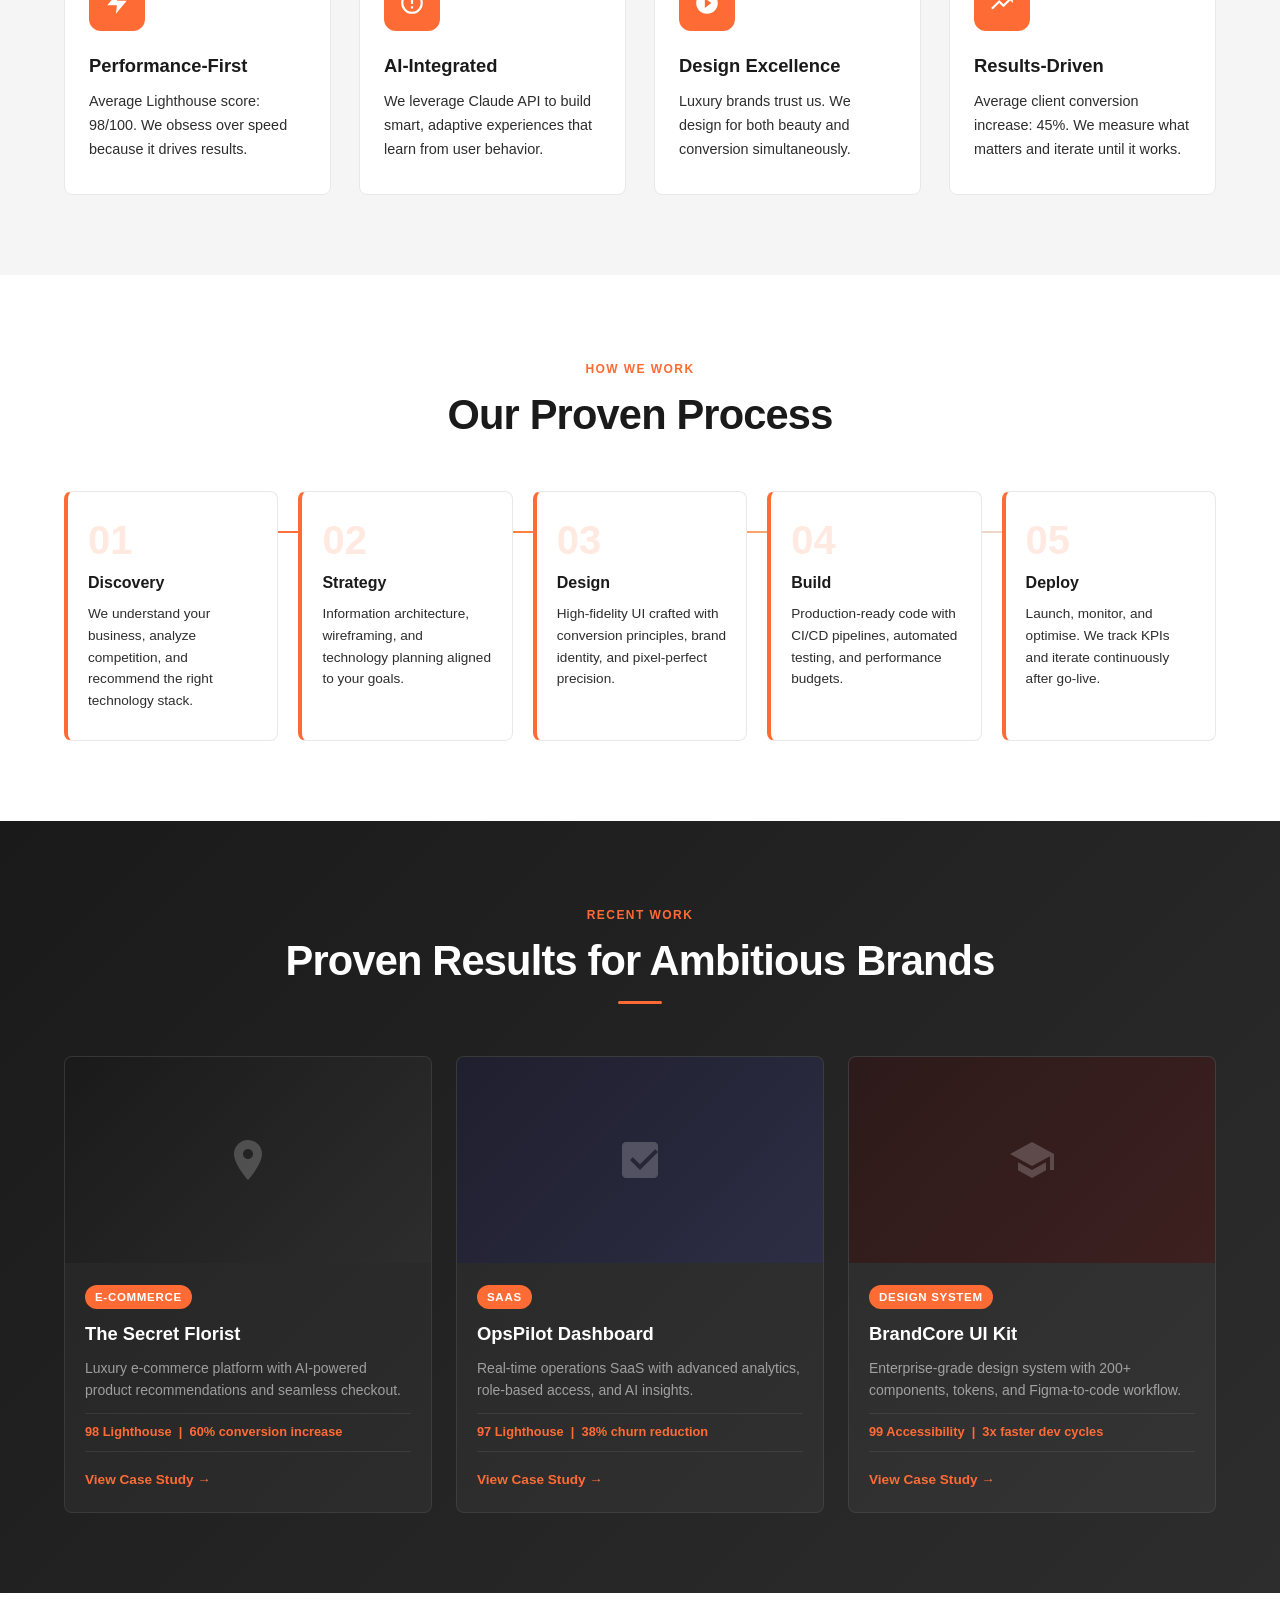
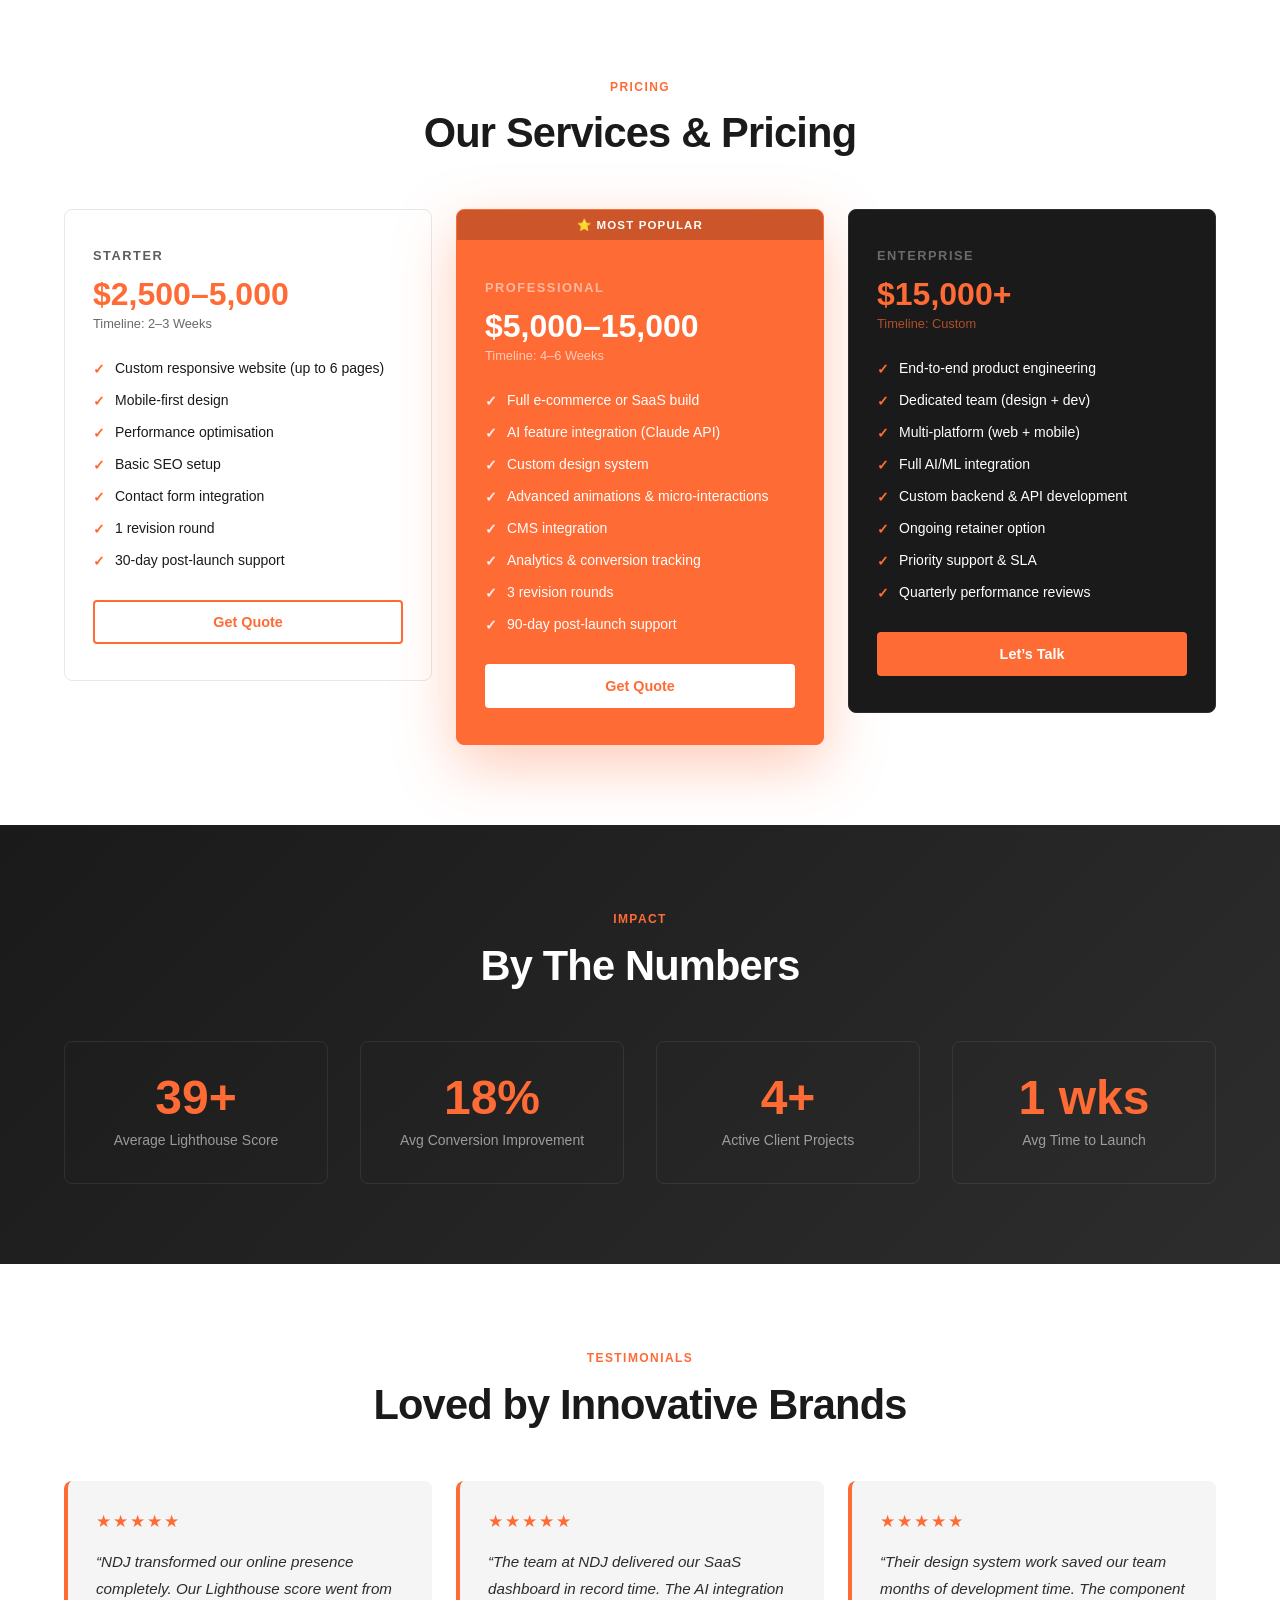
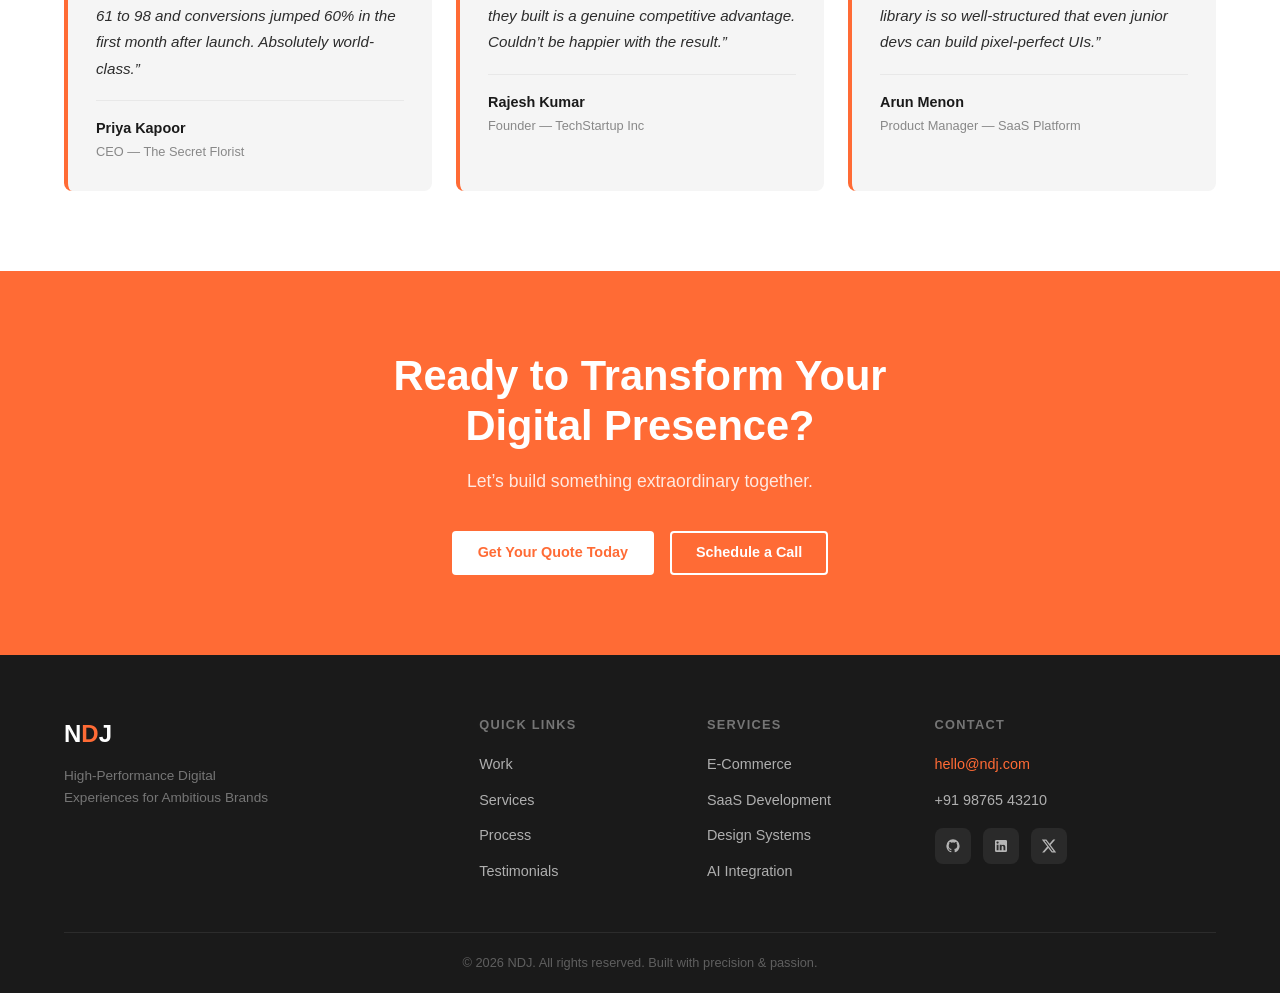
==== commit dfa6761d: "SEO done" ====
--- a/ndj.html
+++ b/ndj.html
@@ -3,8 +3,41 @@
 <head>
 <meta charset="UTF-8">
 <meta name="viewport" content="width=device-width,initial-scale=1">
-<meta name="description" content="NDJ - High-Performance Digital Experiences. AI-integrated e-commerce, luxury design systems, and production-ready code.">
+<meta name="description" content="NDJ — High-Performance Digital Experiences. AI-integrated e-commerce, luxury design systems, and production-ready code that drives real business results.">
+<meta name="author" content="Thushyanth">
+<meta name="robots" content="index, follow">
+<link rel="canonical" href="https://thushyanth12.github.io/ndj/ndj.html" />
+
+<!-- Open Graph -->
+<meta property="og:title" content="NDJ | High-Performance Digital Agency">
+<meta property="og:description" content="AI-integrated e-commerce, luxury design systems, and production-ready code that drives real business results.">
+<meta property="og:type" content="website">
+<meta property="og:url" content="https://thushyanth12.github.io/ndj/ndj.html">
+<meta property="og:image" content="https://thushyanth12.github.io/ndj/assets/ndj.jpeg">
+<meta property="og:site_name" content="NDJ">
+
+<!-- Twitter Card -->
+<meta name="twitter:card" content="summary_large_image">
+<meta name="twitter:title" content="NDJ | High-Performance Digital Agency">
+<meta name="twitter:description" content="AI-integrated e-commerce, luxury design systems, and production-ready code.">
+<meta name="twitter:image" content="https://thushyanth12.github.io/ndj/assets/ndj.jpeg">
+
+<meta name="theme-color" content="#1a1a1a">
 <title>NDJ | High-Performance Digital Agency</title>
+
+<!-- Structured Data -->
+<script type="application/ld+json">
+{
+  "@context": "https://schema.org",
+  "@type": "ProfessionalService",
+  "name": "NDJ",
+  "url": "https://thushyanth12.github.io/ndj/ndj.html",
+  "description": "High-performance digital experiences — AI-integrated e-commerce, luxury design systems, and production-ready code.",
+  "founder": { "@type": "Person", "name": "Thushyanth" },
+  "serviceType": ["E-Commerce", "SaaS Development", "Design Systems", "AI Integration"],
+  "email": "hello@ndj.com"
+}
+</script>
 <style>
 *,*::before,*::after{box-sizing:border-box;margin:0;padding:0}
 :root{
@@ -586,13 +619,13 @@
           <li><a href="#">+91 98765 43210</a></li>
         </ul>
         <div class="social-links">
-          <a href="#" class="social-link" aria-label="GitHub">
+          <a href="#" class="social-link" aria-label="GitHub profile">
             <svg viewBox="0 0 24 24"><path d="M12 2A10 10 0 002 12c0 4.42 2.87 8.17 6.84 9.5.5.08.66-.23.66-.5v-1.69c-2.77.6-3.36-1.34-3.36-1.34-.46-1.16-1.11-1.47-1.11-1.47-.91-.62.07-.6.07-.6 1 .07 1.53 1.03 1.53 1.03.87 1.52 2.34 1.07 2.91.83.09-.65.35-1.09.63-1.34-2.22-.25-4.55-1.11-4.55-4.92 0-1.11.38-2 1.03-2.71-.1-.25-.45-1.29.1-2.64 0 0 .84-.27 2.75 1.02.79-.22 1.65-.33 2.5-.33.85 0 1.71.11 2.5.33 1.91-1.29 2.75-1.02 2.75-1.02.55 1.35.2 2.39.1 2.64.65.71 1.03 1.6 1.03 2.71 0 3.82-2.34 4.66-4.57 4.91.36.31.69.92.69 1.85V21c0 .27.16.59.67.5C19.14 20.16 22 16.42 22 12A10 10 0 0012 2z"/></svg>
           </a>
-          <a href="#" class="social-link" aria-label="LinkedIn">
+          <a href="#" class="social-link" aria-label="LinkedIn profile">
             <svg viewBox="0 0 24 24"><path d="M19 3a2 2 0 012 2v14a2 2 0 01-2 2H5a2 2 0 01-2-2V5a2 2 0 012-2h14m-.5 15.5v-5.3a3.26 3.26 0 00-3.26-3.26c-.85 0-1.84.52-2.32 1.3v-1.11h-2.79v8.37h2.79v-4.93c0-.77.62-1.4 1.39-1.4a1.4 1.4 0 011.4 1.4v4.93h2.79M6.88 8.56a1.68 1.68 0 001.68-1.68c0-.93-.75-1.69-1.68-1.69a1.69 1.69 0 00-1.69 1.69c0 .93.76 1.68 1.69 1.68m1.39 9.94v-8.37H5.5v8.37h2.77z"/></svg>
           </a>
-          <a href="#" class="social-link" aria-label="Twitter / X">
+          <a href="#" class="social-link" aria-label="Twitter / X profile">
             <svg viewBox="0 0 24 24"><path d="M18.244 2.25h3.308l-7.227 8.26 8.502 11.24H16.17l-5.214-6.817L4.99 21.75H1.68l7.73-8.835L1.254 2.25H8.08l4.713 6.231zm-1.161 17.52h1.833L7.084 4.126H5.117z"/></svg>
           </a>
         </div>
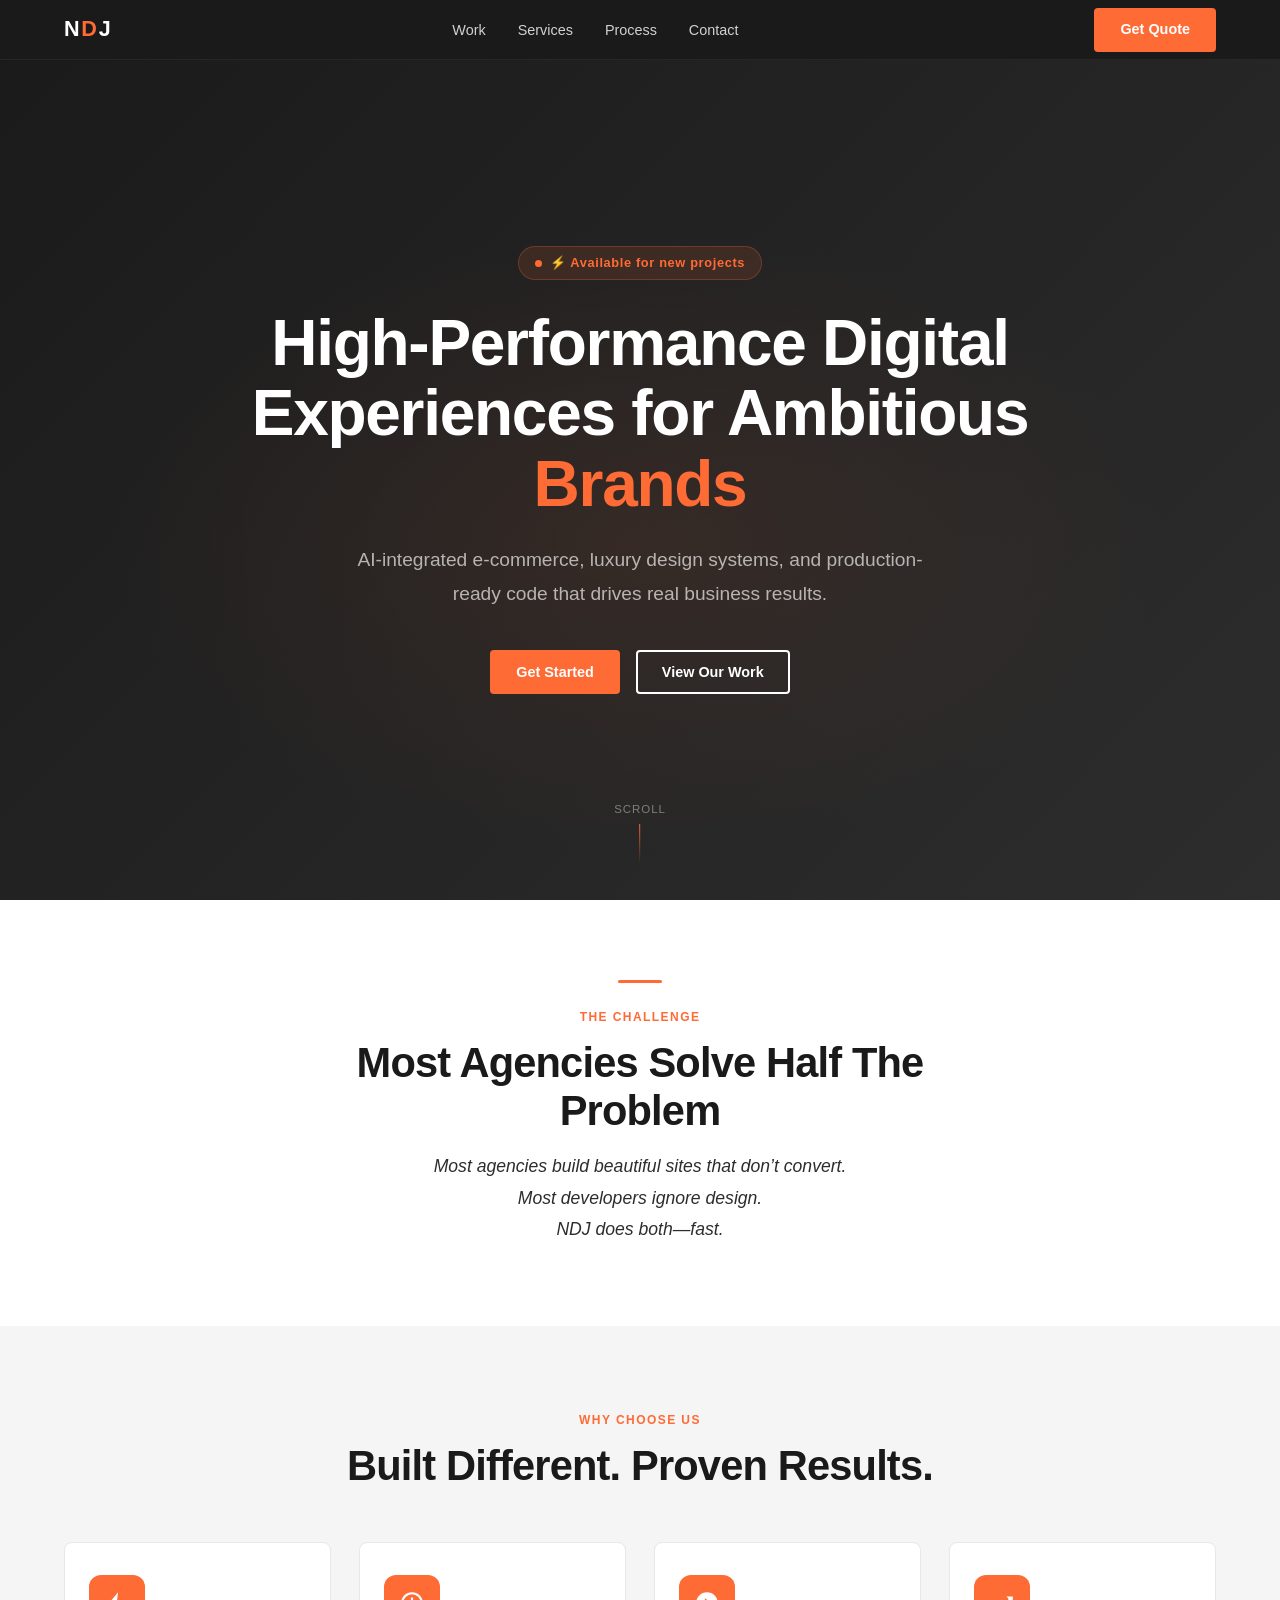
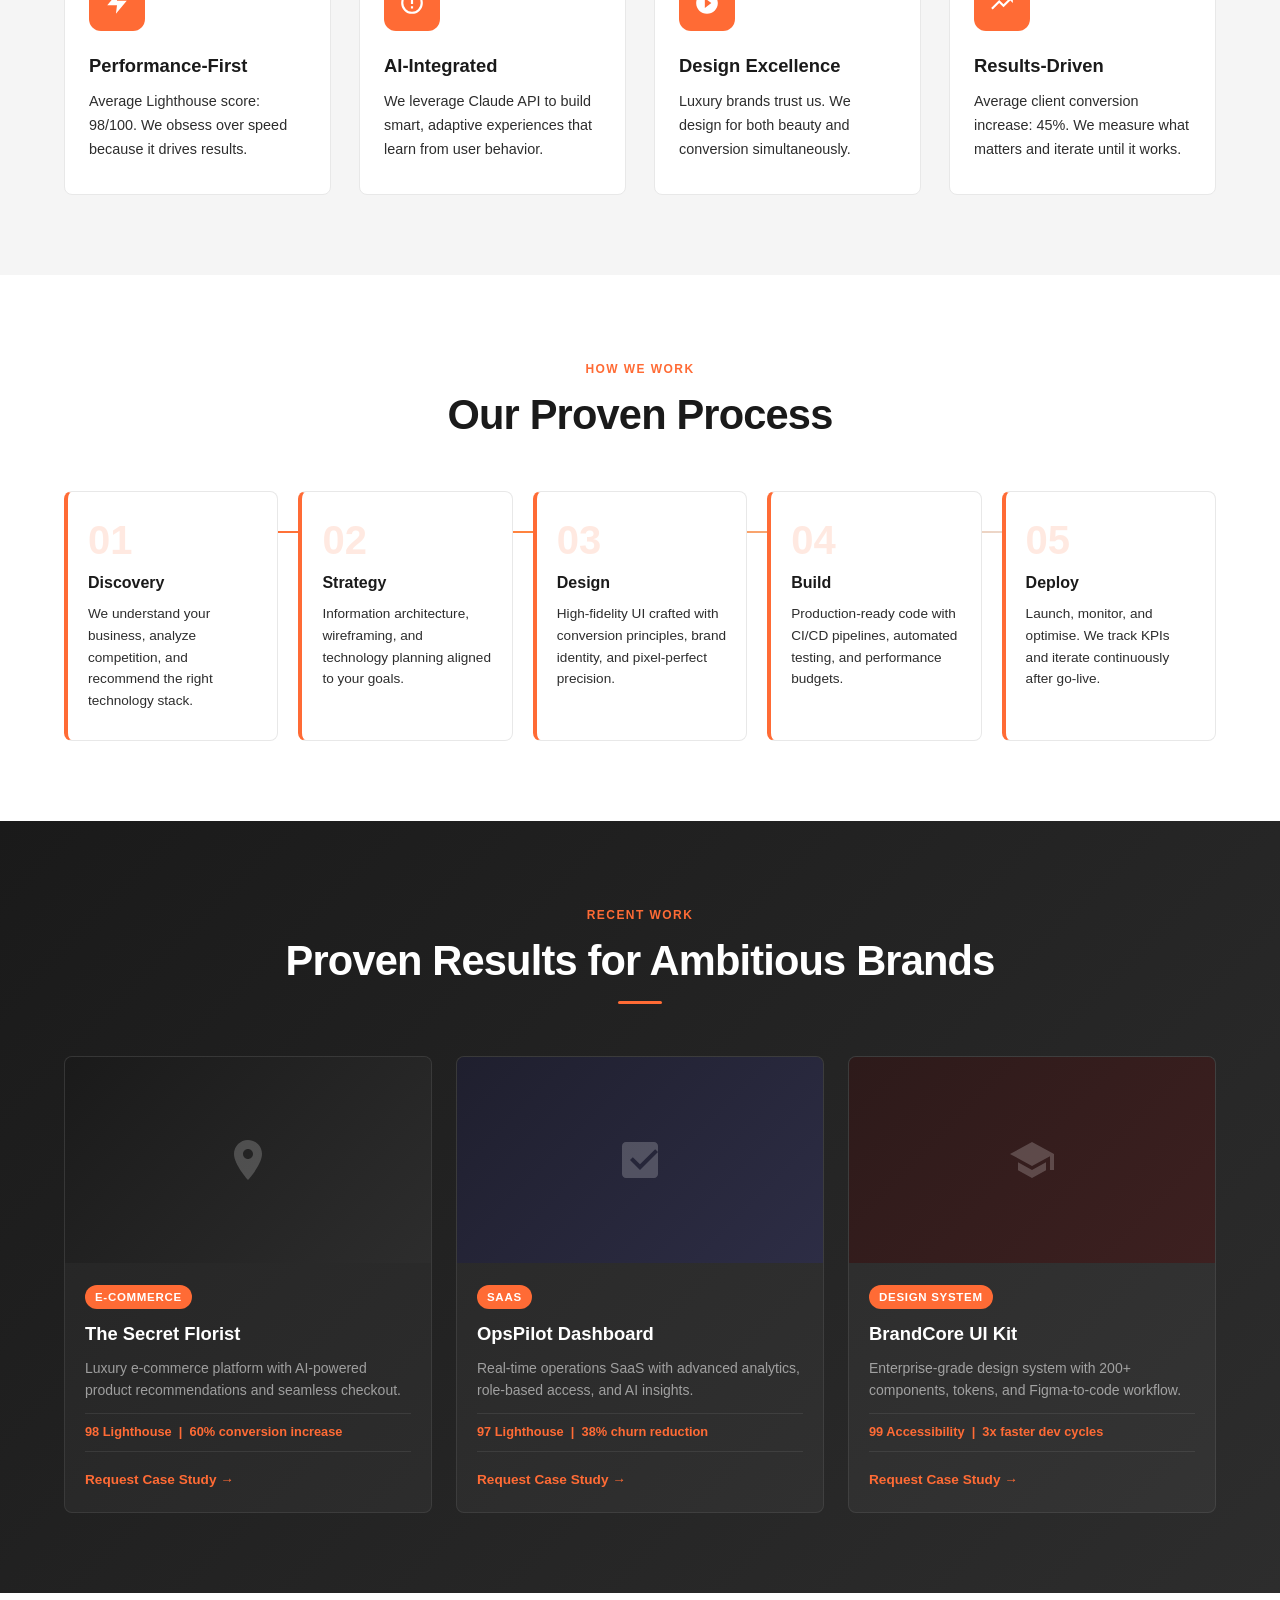
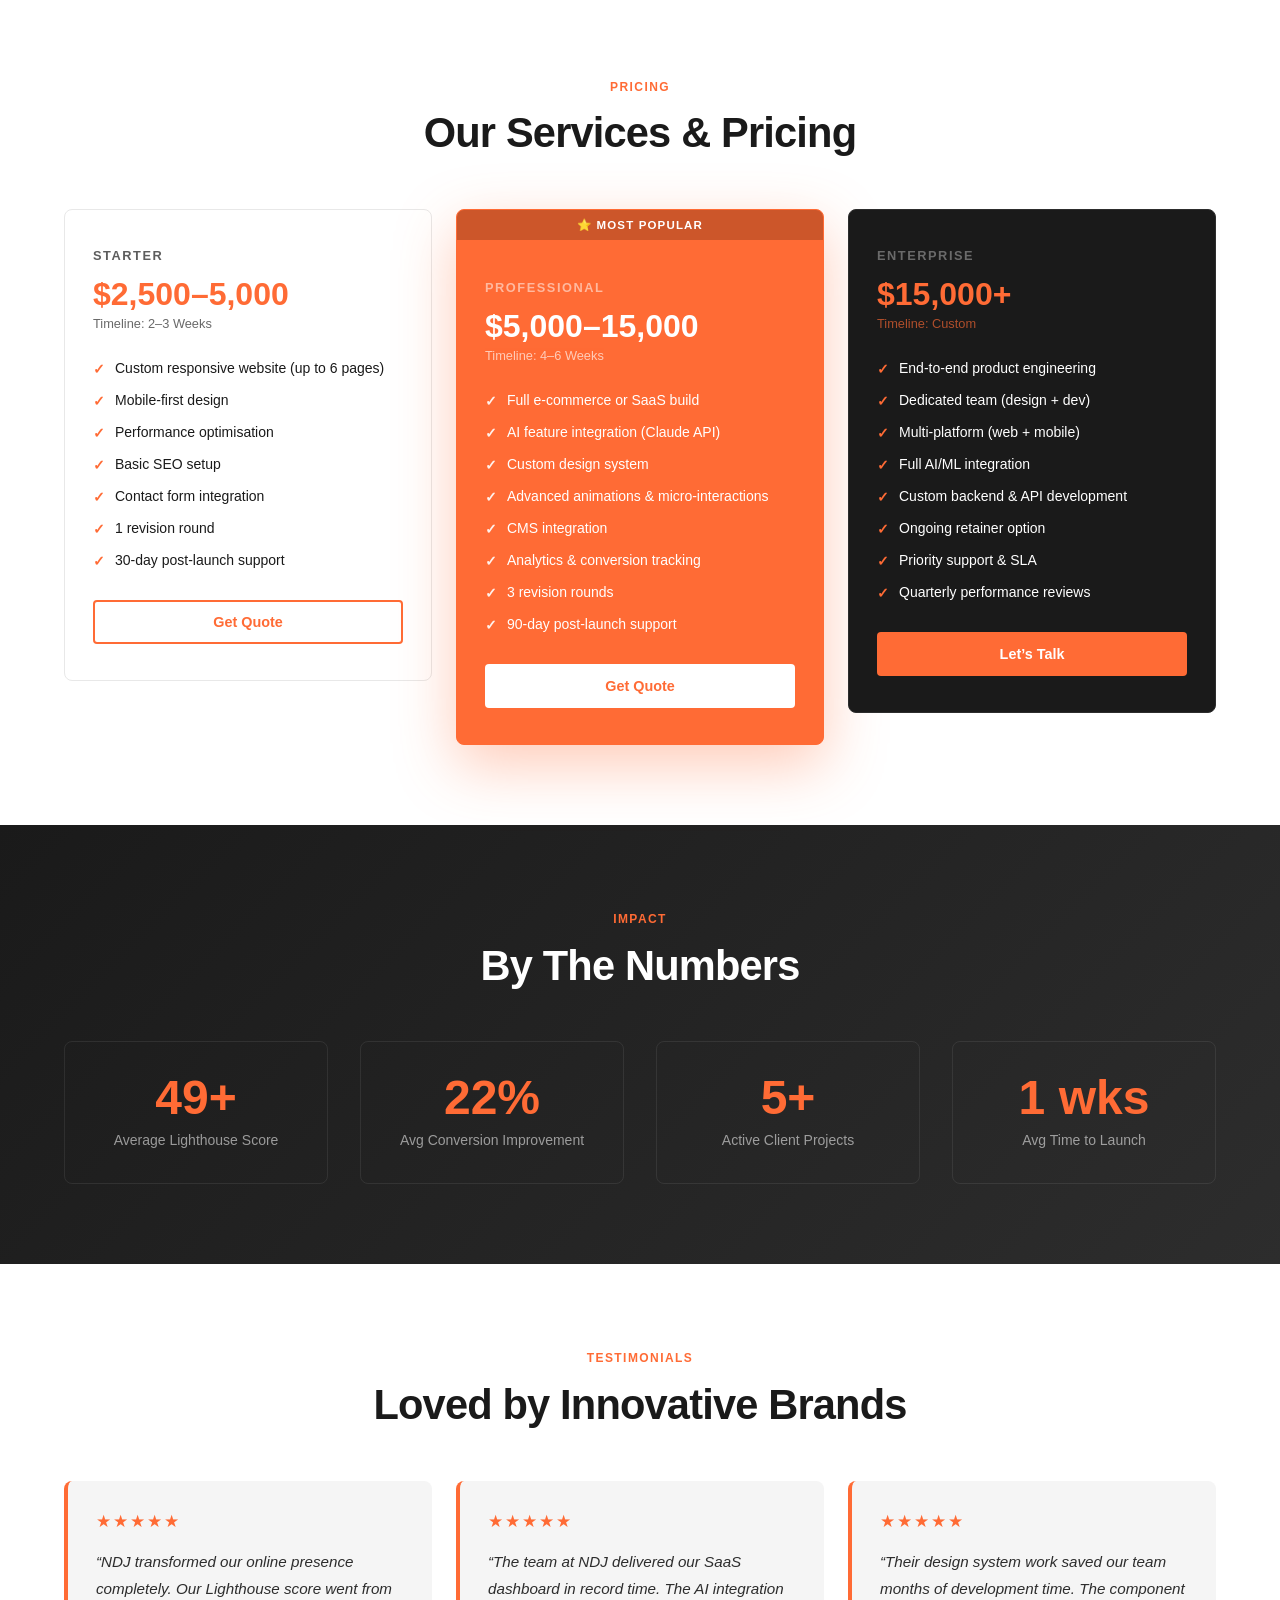
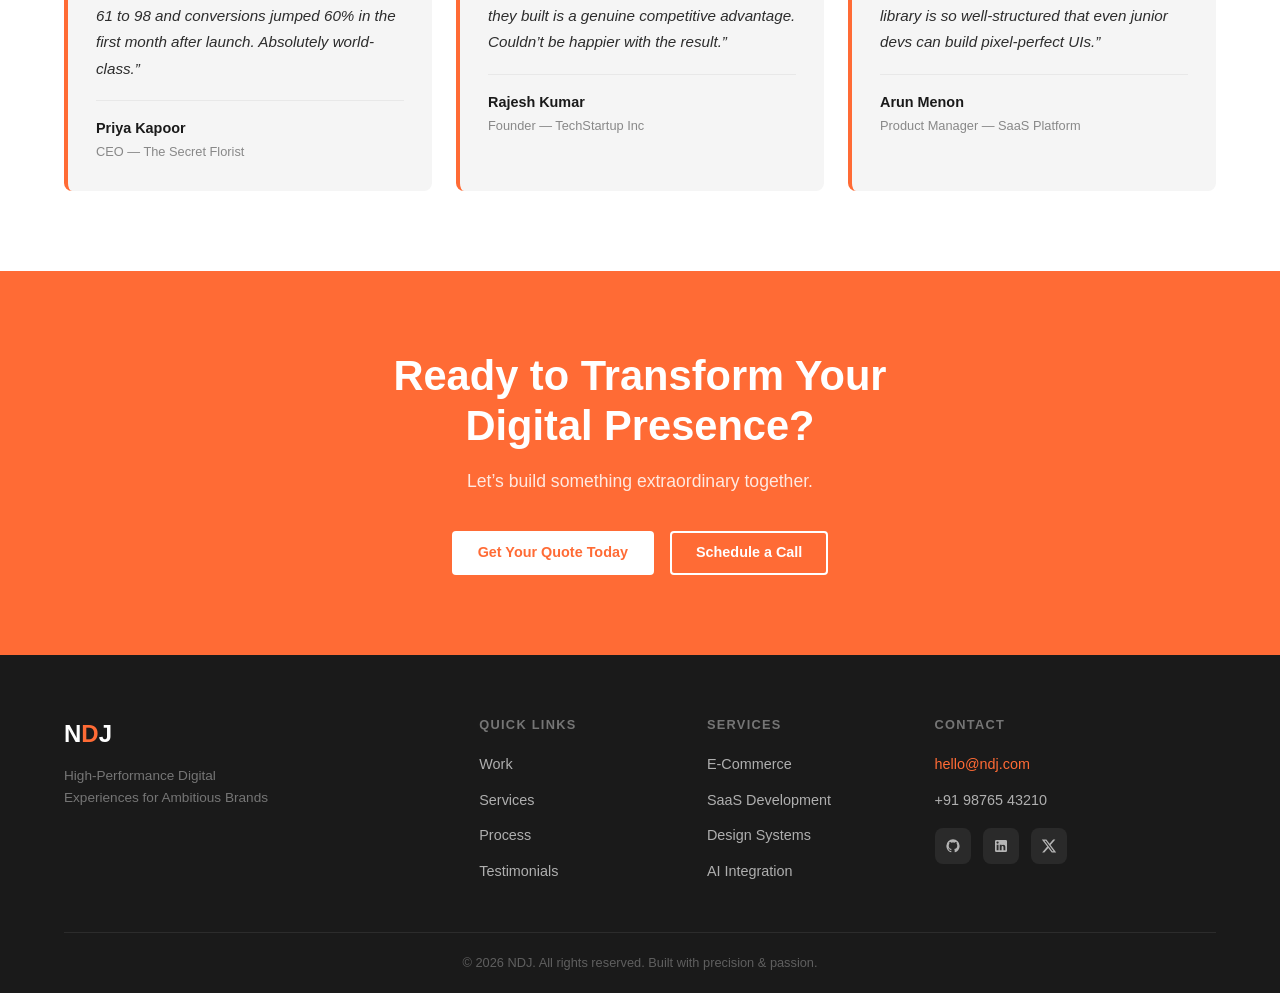
==== commit bf939e14: "bug fixed" ====
--- a/ndj.html
+++ b/ndj.html
@@ -263,7 +263,7 @@
 <!-- NAV -->
 <header id="navbar" role="banner">
 <div class="container">
-  <a href="#" class="nav-logo">N<span>D</span>J</a>
+  <a href="#hero" class="nav-logo">N<span>D</span>J</a>
   <nav role="navigation" aria-label="Main navigation">
     <ul class="nav-links">
       <li><a href="#work">Work</a></li>
@@ -328,28 +328,28 @@
     <div class="features-grid">
       <div class="feat-card reveal">
         <div class="feat-icon">
-          <svg viewBox="0 0 24 24" xmlns="http://www.w3.org/2000/svg"><path d="M13 2L3 14h9l-1 8 10-12h-9l1-8z"/></svg>
+          <svg viewBox="0 0 24 24" xmlns="http://www.w3.org/2000/svg" aria-hidden="true"><path d="M13 2L3 14h9l-1 8 10-12h-9l1-8z"/></svg>
         </div>
         <h3>Performance-First</h3>
         <p>Average Lighthouse score: 98/100. We obsess over speed because it drives results.</p>
       </div>
       <div class="feat-card reveal">
         <div class="feat-icon">
-          <svg viewBox="0 0 24 24" xmlns="http://www.w3.org/2000/svg"><path d="M12 2a10 10 0 100 20A10 10 0 0012 2zm0 18a8 8 0 110-16 8 8 0 010 16zm-1-5h2v2h-2zm0-8h2v6h-2z"/></svg>
+          <svg viewBox="0 0 24 24" xmlns="http://www.w3.org/2000/svg" aria-hidden="true"><path d="M12 2a10 10 0 100 20A10 10 0 0012 2zm0 18a8 8 0 110-16 8 8 0 010 16zm-1-5h2v2h-2zm0-8h2v6h-2z"/></svg>
         </div>
         <h3>AI-Integrated</h3>
         <p>We leverage Claude API to build smart, adaptive experiences that learn from user behavior.</p>
       </div>
       <div class="feat-card reveal">
         <div class="feat-icon">
-          <svg viewBox="0 0 24 24" xmlns="http://www.w3.org/2000/svg"><path d="M12 2C6.48 2 2 6.48 2 12s4.48 10 10 10 10-4.48 10-10S17.52 2 12 2zm-2 14.5v-9l6 4.5-6 4.5z"/></svg>
+          <svg viewBox="0 0 24 24" xmlns="http://www.w3.org/2000/svg" aria-hidden="true"><path d="M12 2C6.48 2 2 6.48 2 12s4.48 10 10 10 10-4.48 10-10S17.52 2 12 2zm-2 14.5v-9l6 4.5-6 4.5z"/></svg>
         </div>
         <h3>Design Excellence</h3>
         <p>Luxury brands trust us. We design for both beauty and conversion simultaneously.</p>
       </div>
       <div class="feat-card reveal">
         <div class="feat-icon">
-          <svg viewBox="0 0 24 24" xmlns="http://www.w3.org/2000/svg"><path d="M16 6l2.29 2.29-4.88 4.88-4-4L2 16.59 3.41 18l6-6 4 4 6.3-6.29L22 12V6h-6z"/></svg>
+          <svg viewBox="0 0 24 24" xmlns="http://www.w3.org/2000/svg" aria-hidden="true"><path d="M16 6l2.29 2.29-4.88 4.88-4-4L2 16.59 3.41 18l6-6 4 4 6.3-6.29L22 12V6h-6z"/></svg>
         </div>
         <h3>Results-Driven</h3>
         <p>Average client conversion increase: 45%. We measure what matters and iterate until it works.</p>
@@ -407,7 +407,7 @@
       <article class="work-card reveal">
         <div class="work-img">
           <div class="work-img-inner" style="background:linear-gradient(135deg,#1a1a1a,#2d2d2d)">
-            <svg viewBox="0 0 24 24" fill="white"><path d="M12 2C8.13 2 5 5.13 5 9c0 5.25 7 13 7 13s7-7.75 7-13c0-3.87-3.13-7-7-7zm0 9.5c-1.38 0-2.5-1.12-2.5-2.5s1.12-2.5 2.5-2.5 2.5 1.12 2.5 2.5-1.12 2.5-2.5 2.5z"/></svg>
+            <svg viewBox="0 0 24 24" fill="white" aria-hidden="true"><path d="M12 2C8.13 2 5 5.13 5 9c0 5.25 7 13 7 13s7-7.75 7-13c0-3.87-3.13-7-7-7zm0 9.5c-1.38 0-2.5-1.12-2.5-2.5s1.12-2.5 2.5-2.5 2.5 1.12 2.5 2.5-1.12 2.5-2.5 2.5z"/></svg>
           </div>
         </div>
         <div class="work-body">
@@ -415,13 +415,13 @@
           <h3>The Secret Florist</h3>
           <p>Luxury e-commerce platform with AI-powered product recommendations and seamless checkout.</p>
           <div class="work-metrics">98 Lighthouse &nbsp;|&nbsp; 60% conversion increase</div>
-          <a href="#" class="work-link">View Case Study &#8594;</a>
+          <a href="#contact" class="work-link">Request Case Study &#8594;</a>
         </div>
       </article>
       <article class="work-card reveal">
         <div class="work-img">
           <div class="work-img-inner" style="background:linear-gradient(135deg,#1f1f2e,#2d2d45)">
-            <svg viewBox="0 0 24 24" fill="white"><path d="M19 3H5c-1.1 0-2 .9-2 2v14c0 1.1.9 2 2 2h14c1.1 0 2-.9 2-2V5c0-1.1-.9-2-2-2zm-7 14l-5-5 1.41-1.41L12 14.17l7.59-7.59L21 8l-9 9z"/></svg>
+            <svg viewBox="0 0 24 24" fill="white" aria-hidden="true"><path d="M19 3H5c-1.1 0-2 .9-2 2v14c0 1.1.9 2 2 2h14c1.1 0 2-.9 2-2V5c0-1.1-.9-2-2-2zm-7 14l-5-5 1.41-1.41L12 14.17l7.59-7.59L21 8l-9 9z"/></svg>
           </div>
         </div>
         <div class="work-body">
@@ -429,13 +429,13 @@
           <h3>OpsPilot Dashboard</h3>
           <p>Real-time operations SaaS with advanced analytics, role-based access, and AI insights.</p>
           <div class="work-metrics">97 Lighthouse &nbsp;|&nbsp; 38% churn reduction</div>
-          <a href="#" class="work-link">View Case Study &#8594;</a>
+          <a href="#contact" class="work-link">Request Case Study &#8594;</a>
         </div>
       </article>
       <article class="work-card reveal">
         <div class="work-img">
           <div class="work-img-inner" style="background:linear-gradient(135deg,#2d1a1a,#3d2020)">
-            <svg viewBox="0 0 24 24" fill="white"><path d="M12 3L1 9l11 6 9-4.91V17h2V9M5 13.18v4L12 21l7-3.82v-4L12 17l-7-3.82z"/></svg>
+            <svg viewBox="0 0 24 24" fill="white" aria-hidden="true"><path d="M12 3L1 9l11 6 9-4.91V17h2V9M5 13.18v4L12 21l7-3.82v-4L12 17l-7-3.82z"/></svg>
           </div>
         </div>
         <div class="work-body">
@@ -443,7 +443,7 @@
           <h3>BrandCore UI Kit</h3>
           <p>Enterprise-grade design system with 200+ components, tokens, and Figma-to-code workflow.</p>
           <div class="work-metrics">99 Accessibility &nbsp;|&nbsp; 3x faster dev cycles</div>
-          <a href="#" class="work-link">View Case Study &#8594;</a>
+          <a href="#contact" class="work-link">Request Case Study &#8594;</a>
         </div>
       </article>
     </div>
@@ -616,16 +616,16 @@
         <h4>Contact</h4>
         <ul>
           <li><a href="mailto:hello@ndj.com" class="contact-email">hello@ndj.com</a></li>
-          <li><a href="#">+91 98765 43210</a></li>
+          <li><a href="tel:+919876543210">+91 98765 43210</a></li>
         </ul>
         <div class="social-links">
-          <a href="#" class="social-link" aria-label="GitHub profile">
+          <a href="https://github.com/thushyanth12" target="_blank" rel="noopener noreferrer" class="social-link" aria-label="GitHub profile">
             <svg viewBox="0 0 24 24"><path d="M12 2A10 10 0 002 12c0 4.42 2.87 8.17 6.84 9.5.5.08.66-.23.66-.5v-1.69c-2.77.6-3.36-1.34-3.36-1.34-.46-1.16-1.11-1.47-1.11-1.47-.91-.62.07-.6.07-.6 1 .07 1.53 1.03 1.53 1.03.87 1.52 2.34 1.07 2.91.83.09-.65.35-1.09.63-1.34-2.22-.25-4.55-1.11-4.55-4.92 0-1.11.38-2 1.03-2.71-.1-.25-.45-1.29.1-2.64 0 0 .84-.27 2.75 1.02.79-.22 1.65-.33 2.5-.33.85 0 1.71.11 2.5.33 1.91-1.29 2.75-1.02 2.75-1.02.55 1.35.2 2.39.1 2.64.65.71 1.03 1.6 1.03 2.71 0 3.82-2.34 4.66-4.57 4.91.36.31.69.92.69 1.85V21c0 .27.16.59.67.5C19.14 20.16 22 16.42 22 12A10 10 0 0012 2z"/></svg>
           </a>
-          <a href="#" class="social-link" aria-label="LinkedIn profile">
+          <a href="https://linkedin.com" target="_blank" rel="noopener noreferrer" class="social-link" aria-label="LinkedIn profile">
             <svg viewBox="0 0 24 24"><path d="M19 3a2 2 0 012 2v14a2 2 0 01-2 2H5a2 2 0 01-2-2V5a2 2 0 012-2h14m-.5 15.5v-5.3a3.26 3.26 0 00-3.26-3.26c-.85 0-1.84.52-2.32 1.3v-1.11h-2.79v8.37h2.79v-4.93c0-.77.62-1.4 1.39-1.4a1.4 1.4 0 011.4 1.4v4.93h2.79M6.88 8.56a1.68 1.68 0 001.68-1.68c0-.93-.75-1.69-1.68-1.69a1.69 1.69 0 00-1.69 1.69c0 .93.76 1.68 1.69 1.68m1.39 9.94v-8.37H5.5v8.37h2.77z"/></svg>
           </a>
-          <a href="#" class="social-link" aria-label="Twitter / X profile">
+          <a href="https://x.com" target="_blank" rel="noopener noreferrer" class="social-link" aria-label="Twitter / X profile">
             <svg viewBox="0 0 24 24"><path d="M18.244 2.25h3.308l-7.227 8.26 8.502 11.24H16.17l-5.214-6.817L4.99 21.75H1.68l7.73-8.835L1.254 2.25H8.08l4.713 6.231zm-1.161 17.52h1.833L7.084 4.126H5.117z"/></svg>
           </a>
         </div>
@@ -670,6 +670,9 @@
     overlay.classList.add('open');
     ham.setAttribute('aria-expanded','true');
     document.body.style.overflow='hidden';
+    // Move focus to first link in mobile menu
+    var firstLink = menu.querySelector('a');
+    if(firstLink) firstLink.focus();
   }
   function closeMenu(){
     ham.classList.remove('open');
@@ -677,6 +680,8 @@
     overlay.classList.remove('open');
     ham.setAttribute('aria-expanded','false');
     document.body.style.overflow='';
+    // Return focus to hamburger button
+    if(ham) ham.focus();
   }
   ham.addEventListener('click',function(){
     if(menu.classList.contains('open'))closeMenu();else openMenu();
@@ -684,6 +689,13 @@
   overlay.addEventListener('click',closeMenu);
   document.querySelectorAll('.mobile-link').forEach(function(l){
     l.addEventListener('click',closeMenu);
+  });
+
+  // Escape key closes mobile menu
+  document.addEventListener('keydown', function(e) {
+    if (e.key === 'Escape' && menu.classList.contains('open')) {
+      closeMenu();
+    }
   });
 
   // Scroll reveal
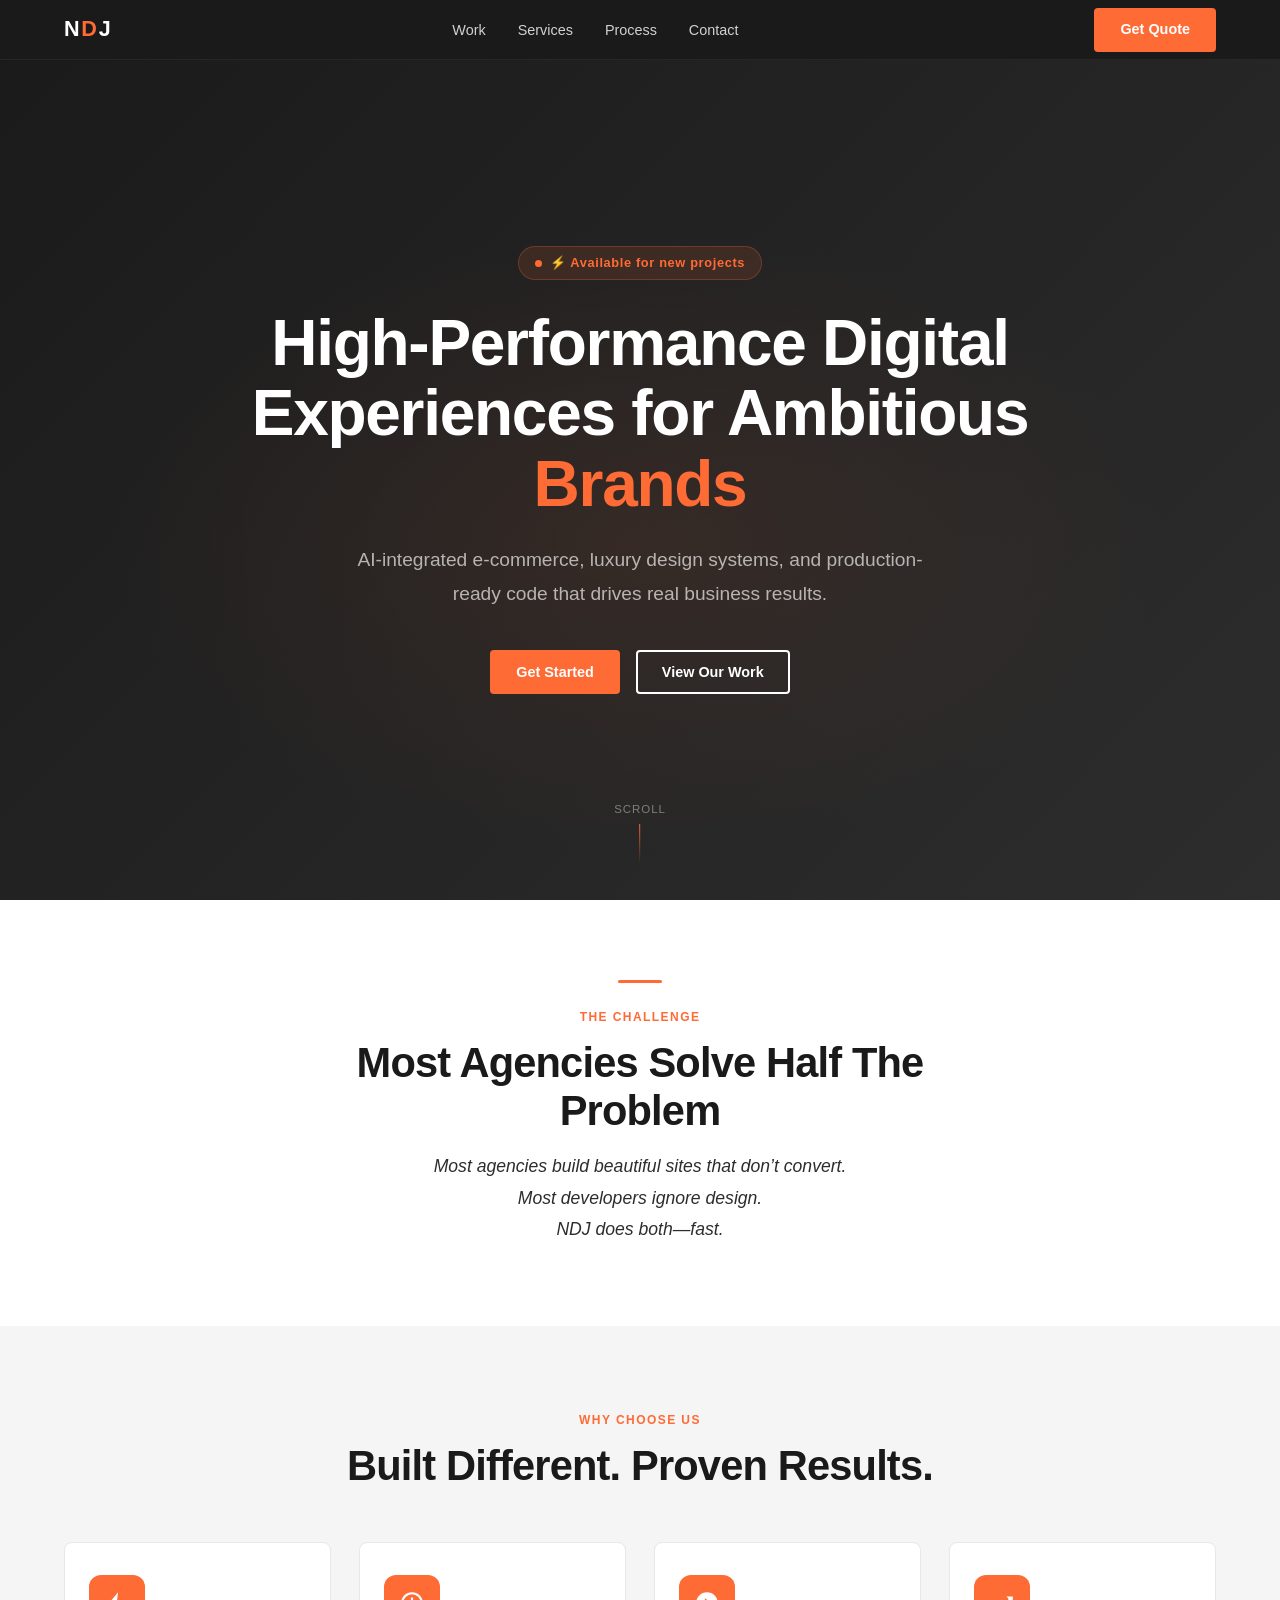
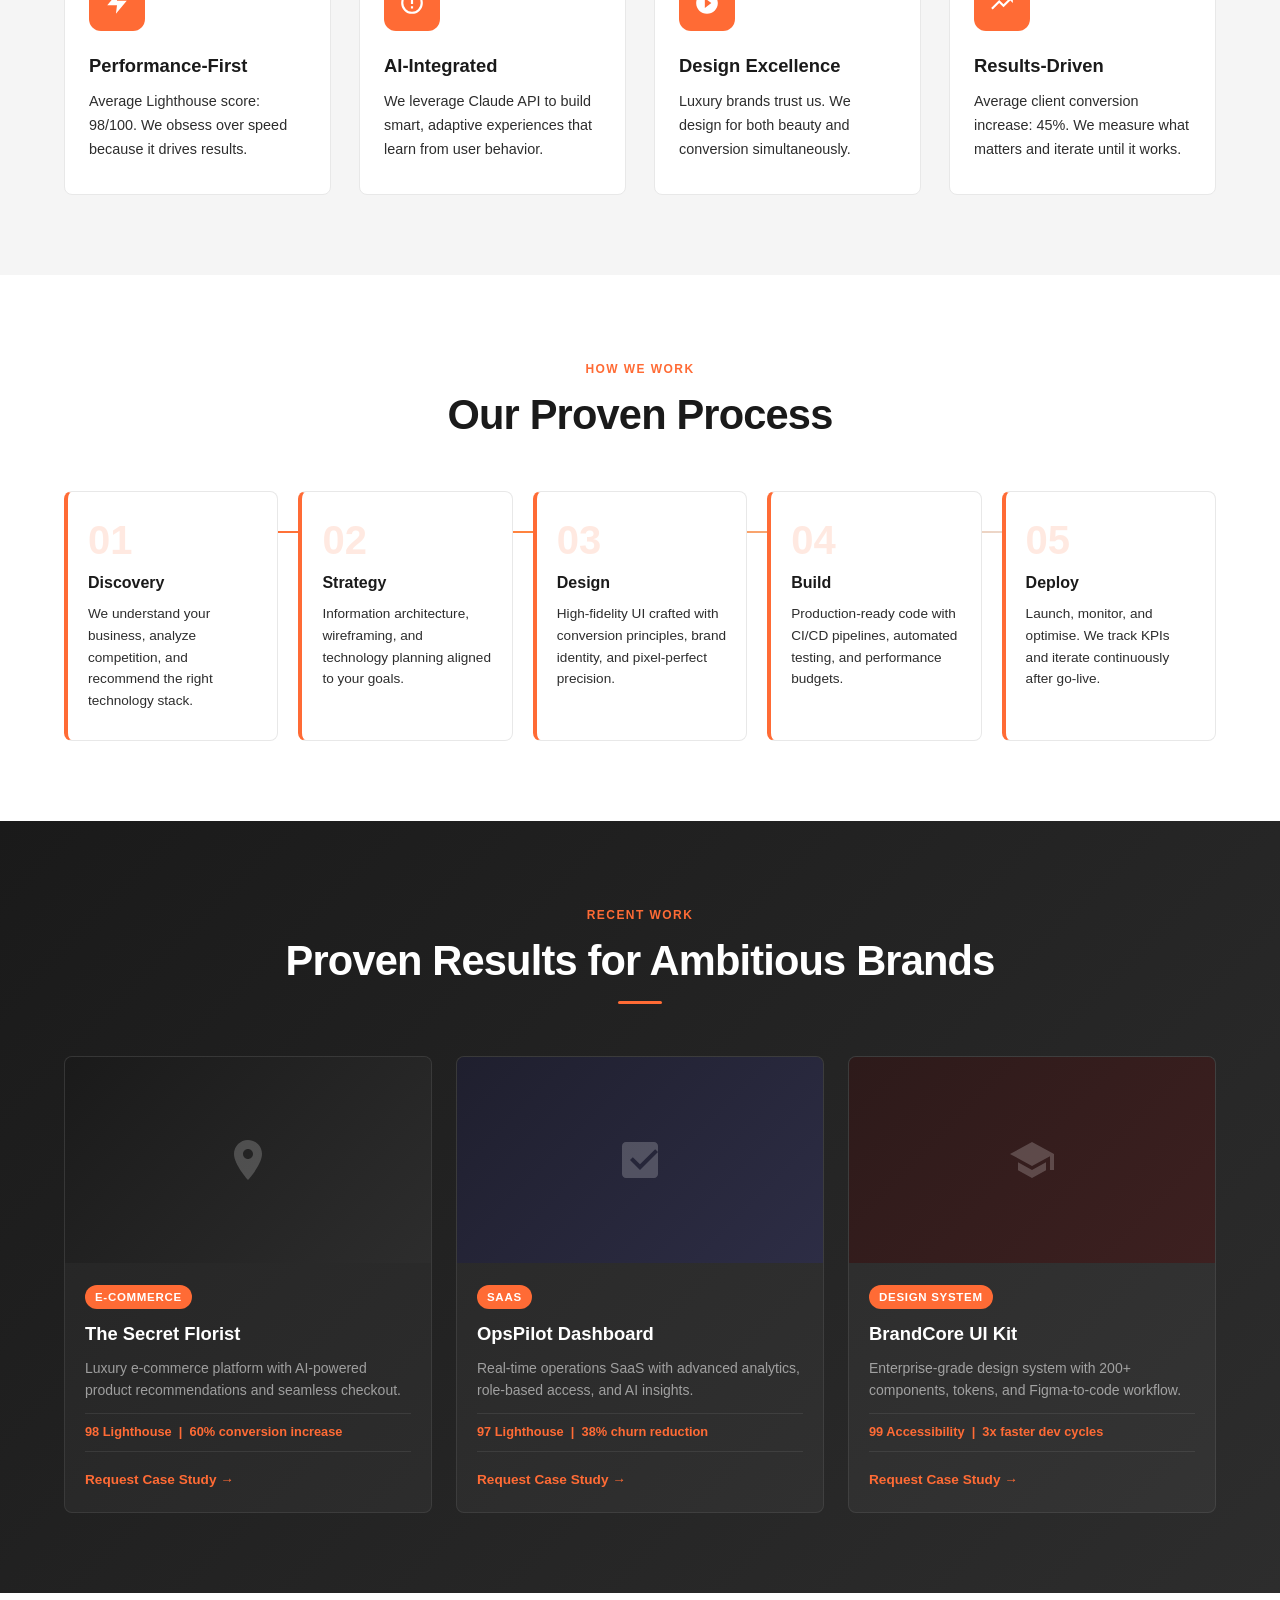
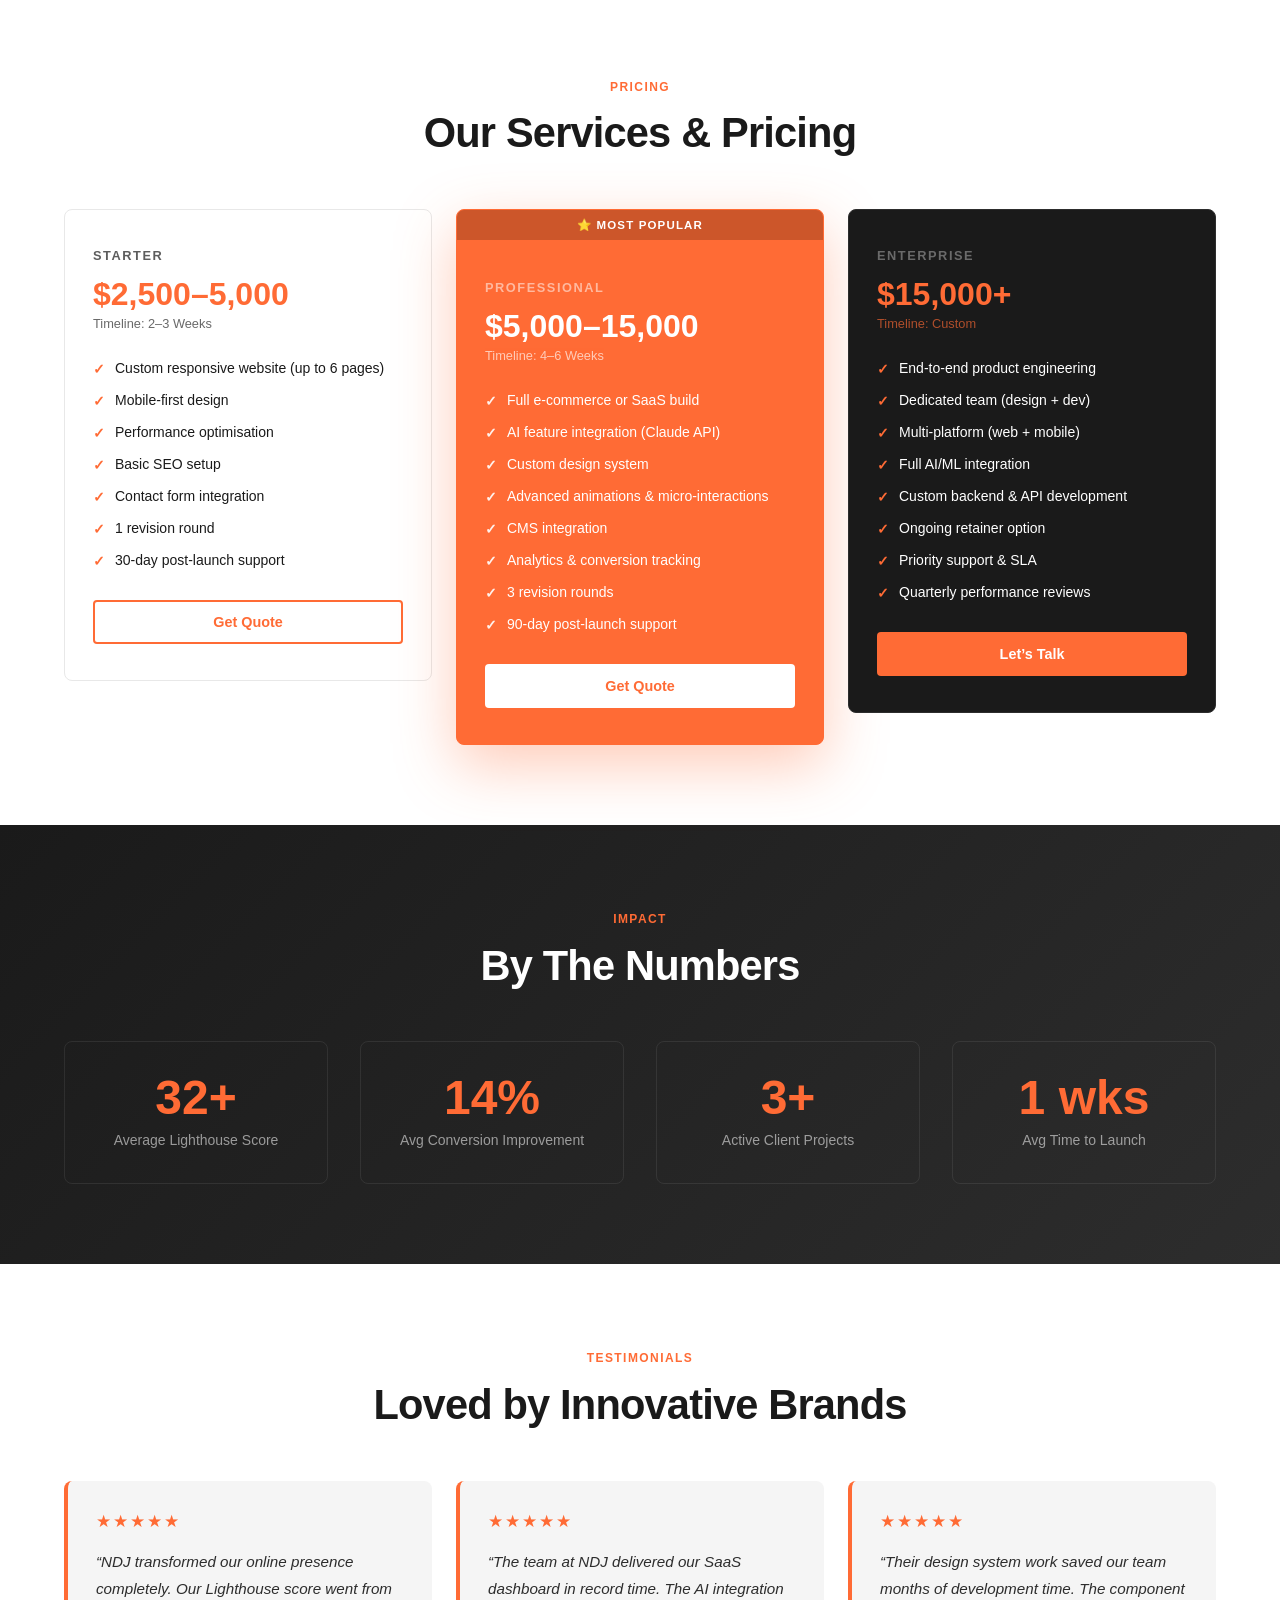
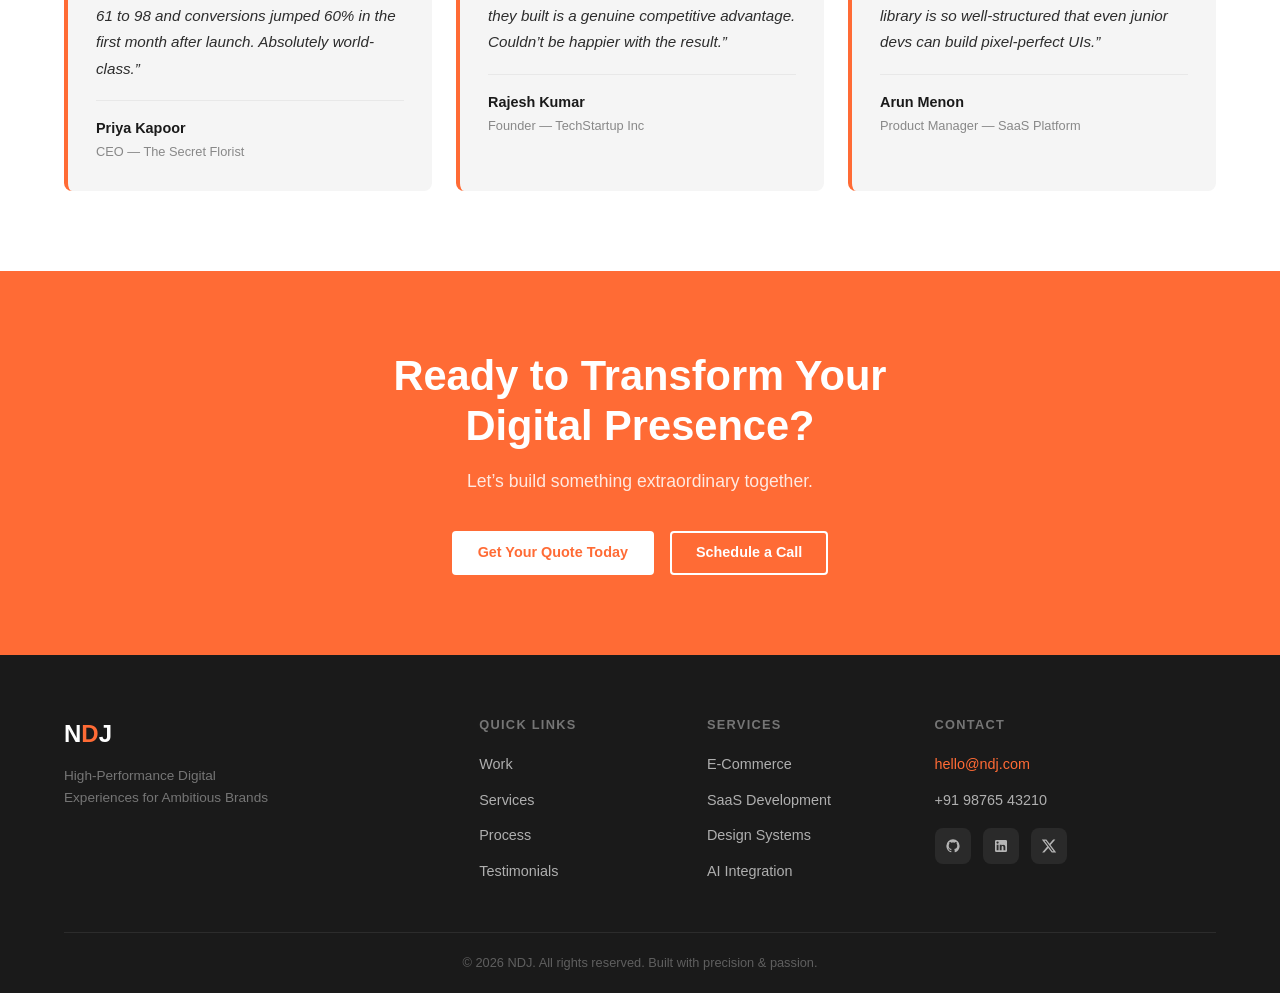
==== commit 3519158d: "Seo finish" ====
--- a/ndj.html
+++ b/ndj.html
@@ -6,21 +6,21 @@
 <meta name="description" content="NDJ — High-Performance Digital Experiences. AI-integrated e-commerce, luxury design systems, and production-ready code that drives real business results.">
 <meta name="author" content="Thushyanth">
 <meta name="robots" content="index, follow">
-<link rel="canonical" href="https://thushyanth12.github.io/ndj/ndj.html" />
+<link rel="canonical" href="https://ninjadesignhub.netlify.app/ndj.html" />
 
 <!-- Open Graph -->
 <meta property="og:title" content="NDJ | High-Performance Digital Agency">
 <meta property="og:description" content="AI-integrated e-commerce, luxury design systems, and production-ready code that drives real business results.">
 <meta property="og:type" content="website">
-<meta property="og:url" content="https://thushyanth12.github.io/ndj/ndj.html">
-<meta property="og:image" content="https://thushyanth12.github.io/ndj/assets/ndj.jpeg">
+<meta property="og:url" content="https://ninjadesignhub.netlify.app/ndj.html">
+<meta property="og:image" content="https://ninjadesignhub.netlify.app/assets/ndj.jpeg">
 <meta property="og:site_name" content="NDJ">
 
 <!-- Twitter Card -->
 <meta name="twitter:card" content="summary_large_image">
 <meta name="twitter:title" content="NDJ | High-Performance Digital Agency">
 <meta name="twitter:description" content="AI-integrated e-commerce, luxury design systems, and production-ready code.">
-<meta name="twitter:image" content="https://thushyanth12.github.io/ndj/assets/ndj.jpeg">
+<meta name="twitter:image" content="https://ninjadesignhub.netlify.app/assets/ndj.jpeg">
 
 <meta name="theme-color" content="#1a1a1a">
 <title>NDJ | High-Performance Digital Agency</title>
@@ -31,7 +31,7 @@
   "@context": "https://schema.org",
   "@type": "ProfessionalService",
   "name": "NDJ",
-  "url": "https://thushyanth12.github.io/ndj/ndj.html",
+  "url": "https://ninjadesignhub.netlify.app/ndj.html",
   "description": "High-performance digital experiences — AI-integrated e-commerce, luxury design systems, and production-ready code.",
   "founder": { "@type": "Person", "name": "Thushyanth" },
   "serviceType": ["E-Commerce", "SaaS Development", "Design Systems", "AI Integration"],
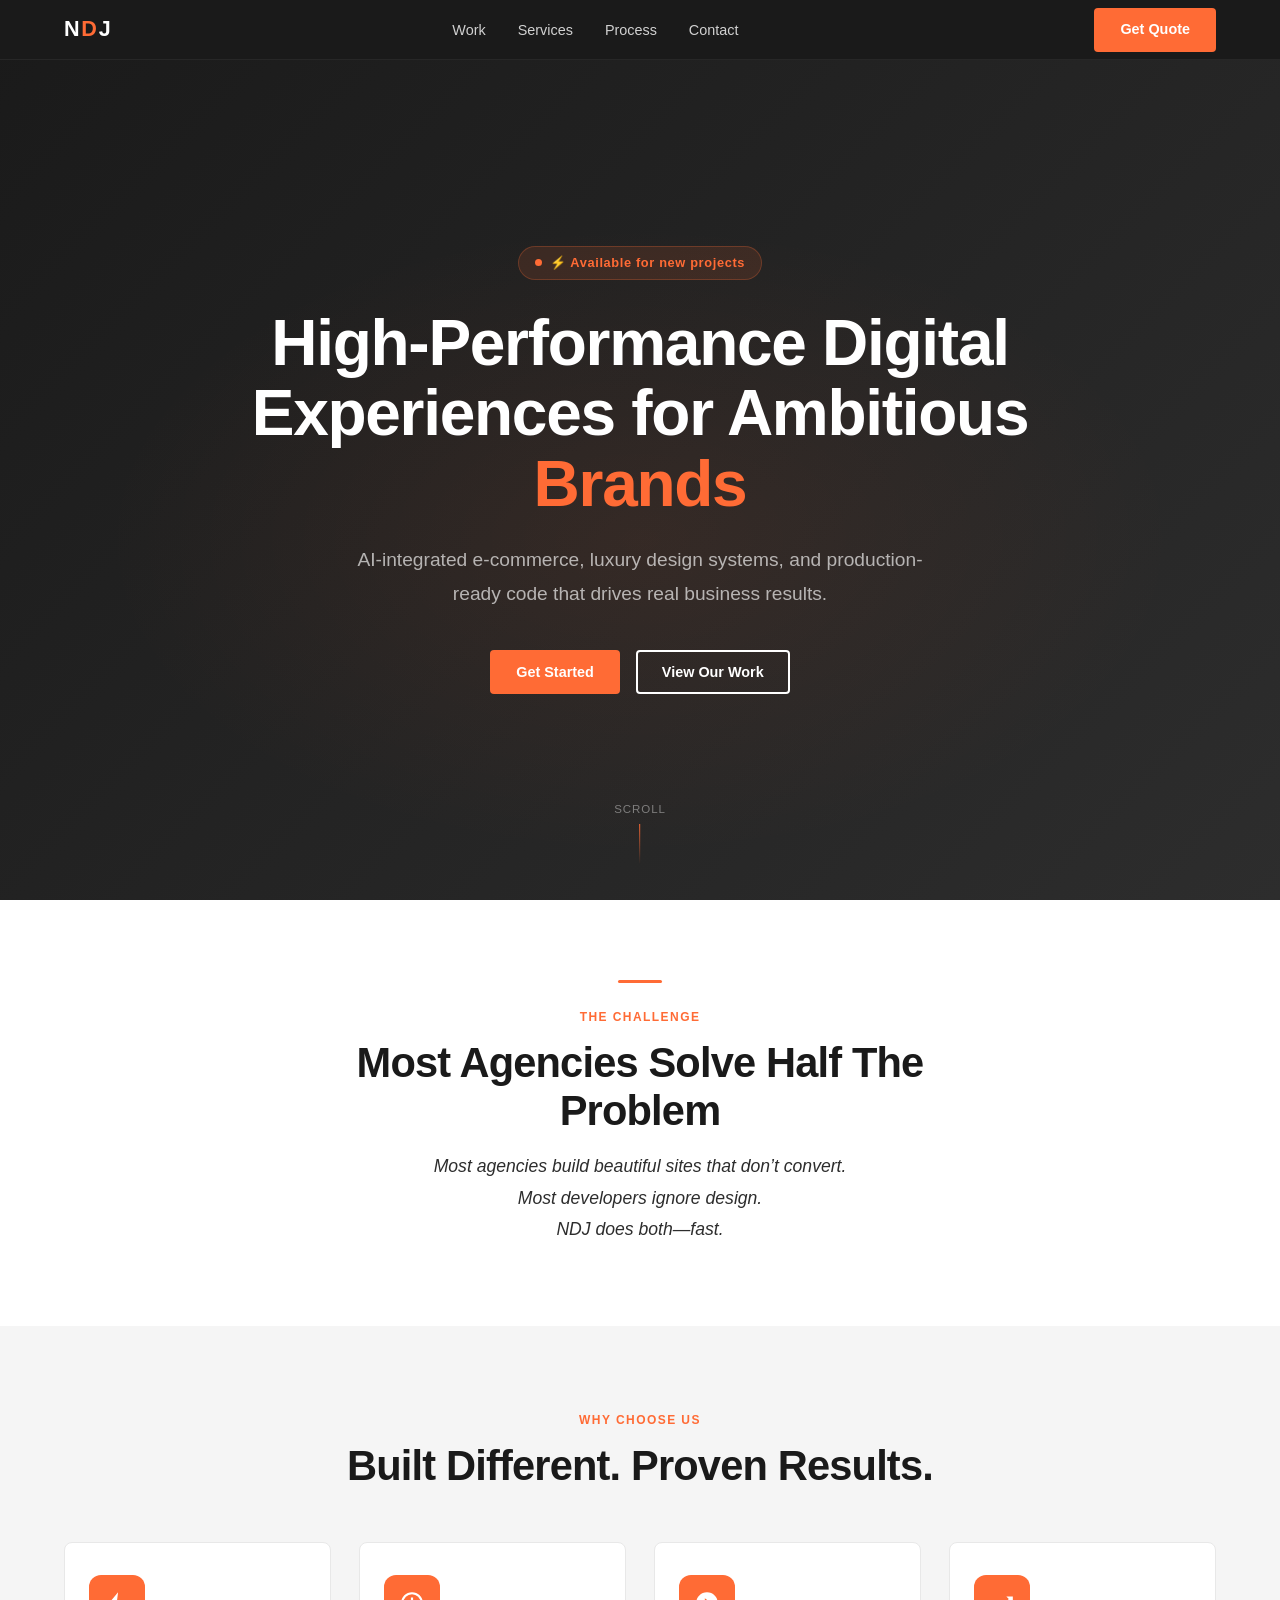
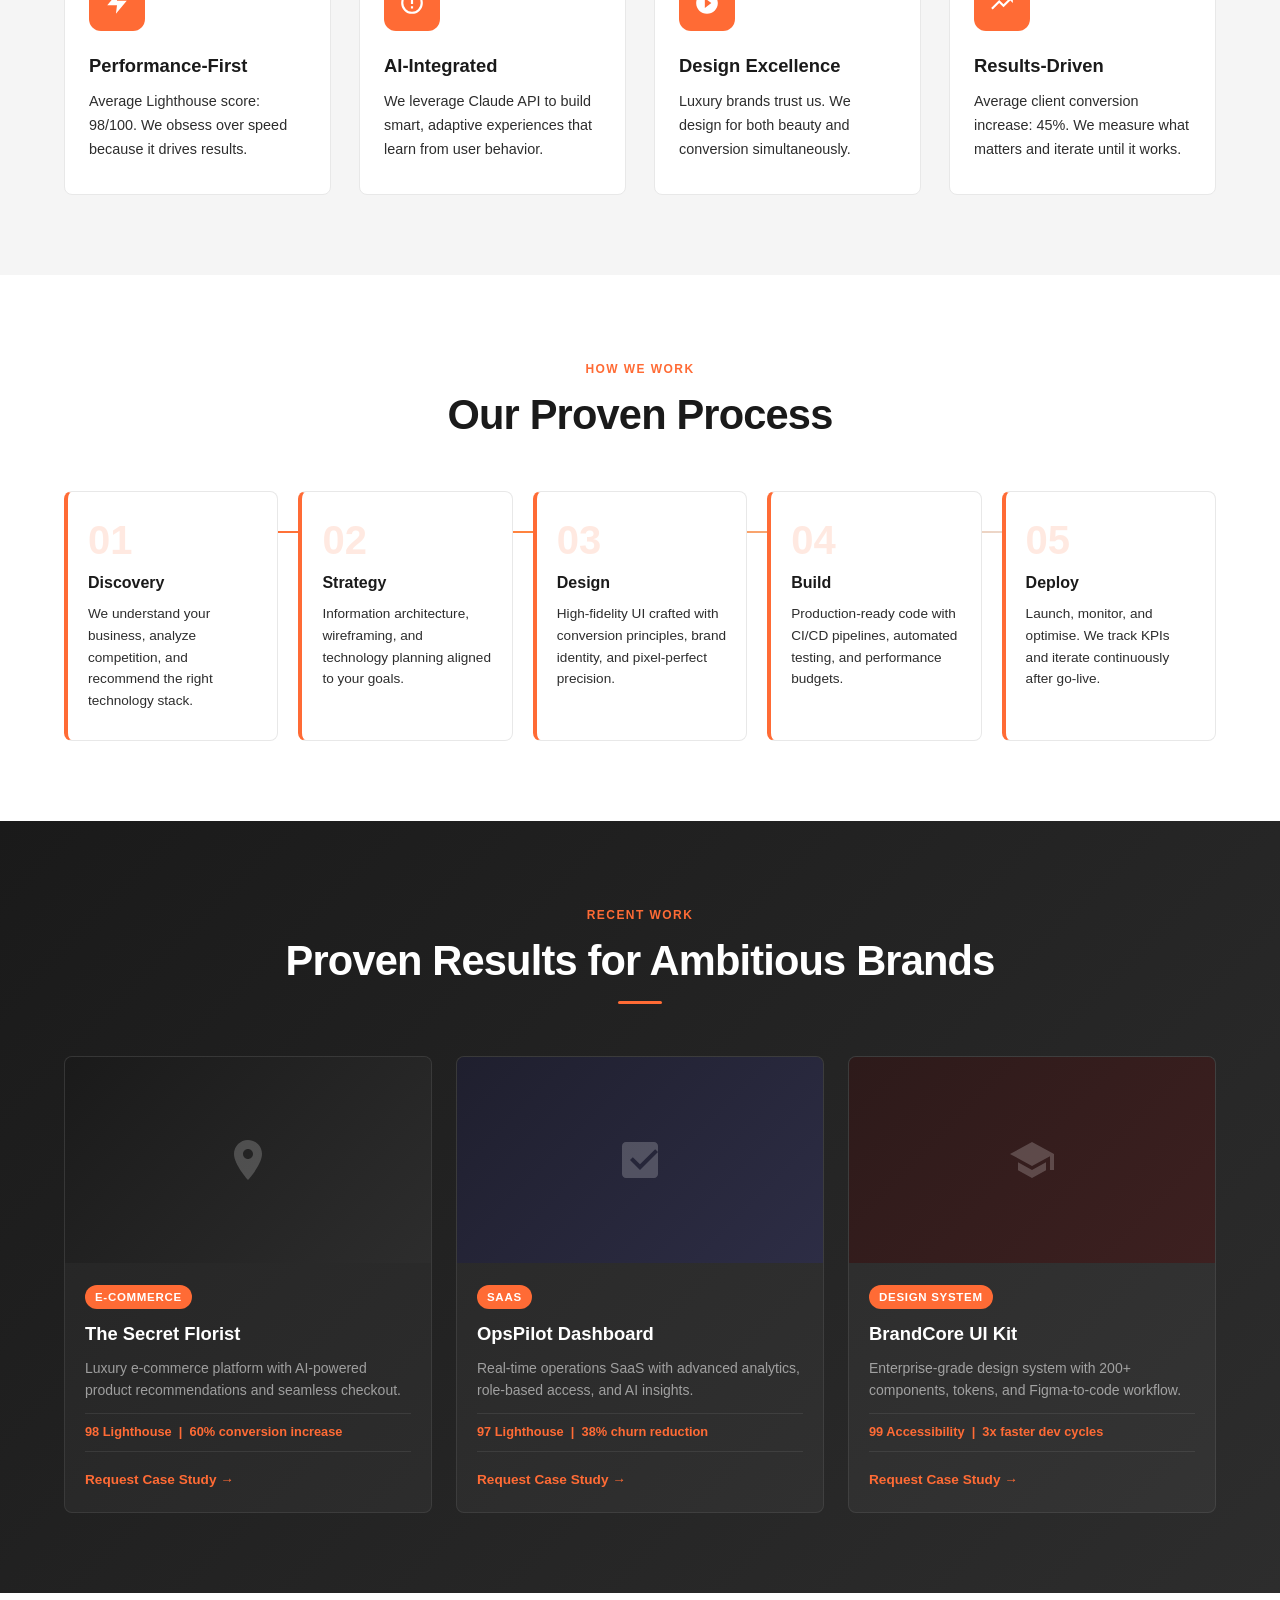
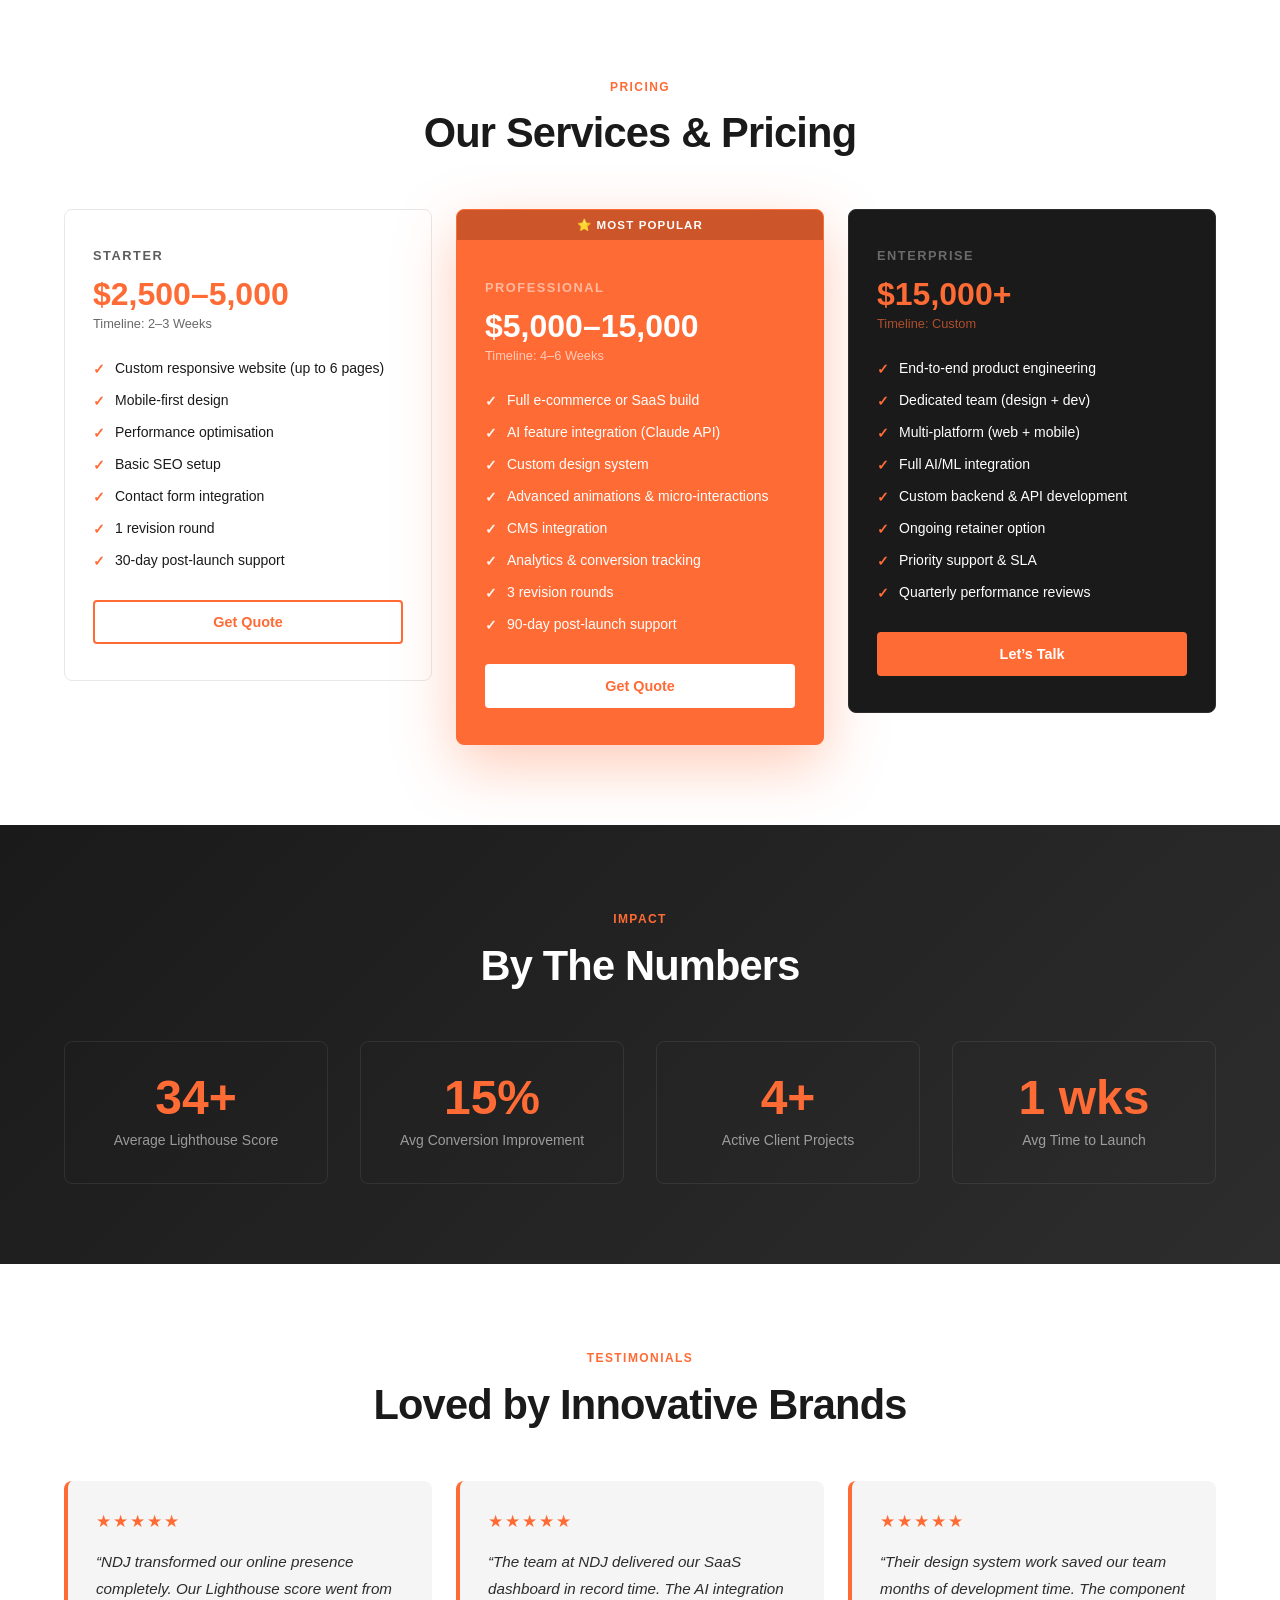
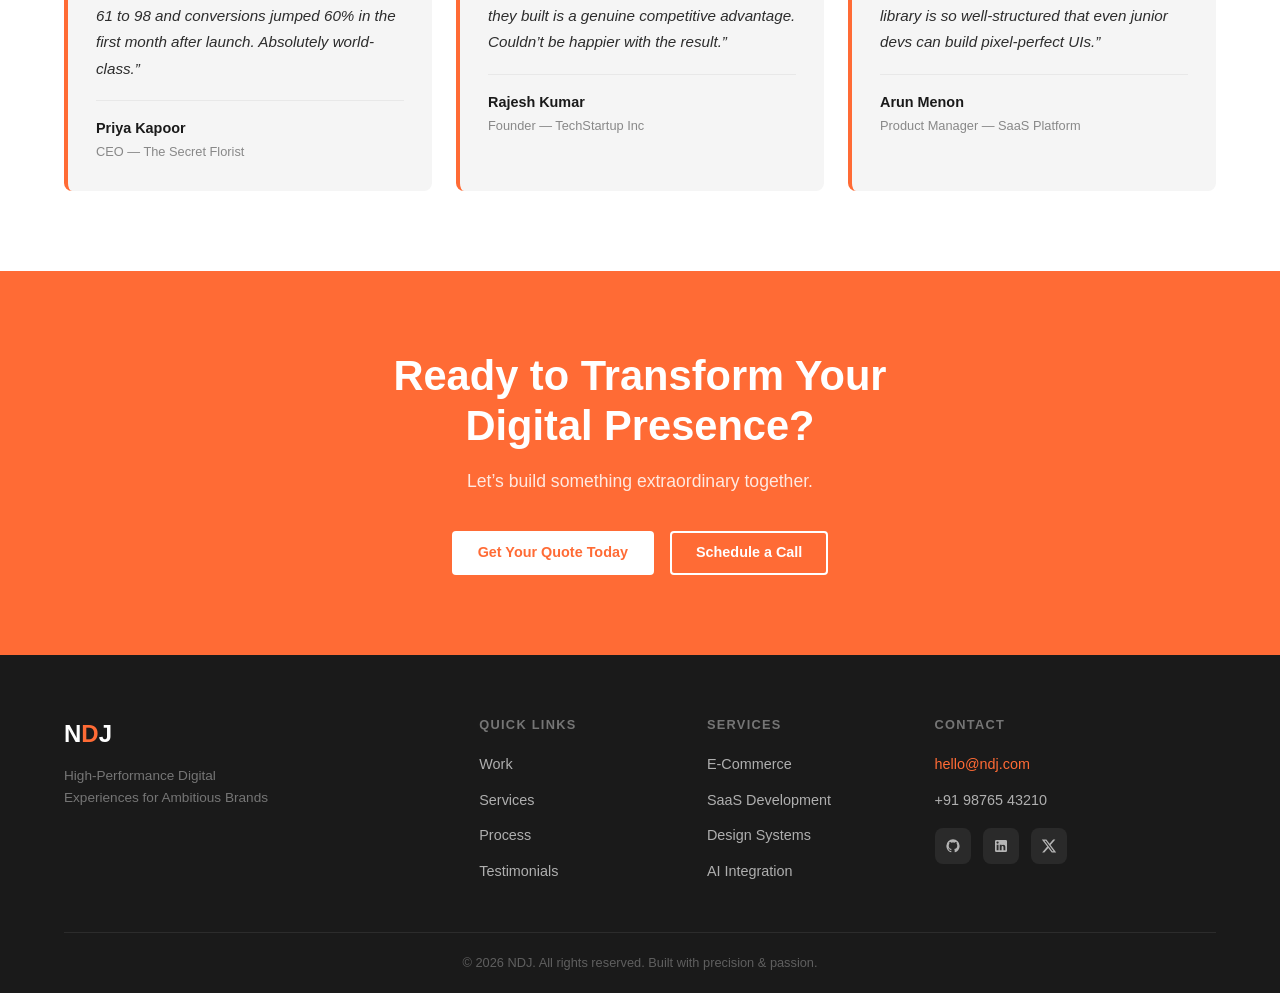
==== commit f5f3182c: "enhanced everything" ====
--- a/ndj.html
+++ b/ndj.html
@@ -13,14 +13,14 @@
 <meta property="og:description" content="AI-integrated e-commerce, luxury design systems, and production-ready code that drives real business results.">
 <meta property="og:type" content="website">
 <meta property="og:url" content="https://ninjadesignhub.netlify.app/ndj.html">
-<meta property="og:image" content="https://ninjadesignhub.netlify.app/assets/ndj.jpeg">
+<meta property="og:image" content="https://ninjadesignhub.netlify.app/assets/NDH.jpeg">
 <meta property="og:site_name" content="NDJ">
 
 <!-- Twitter Card -->
 <meta name="twitter:card" content="summary_large_image">
 <meta name="twitter:title" content="NDJ | High-Performance Digital Agency">
 <meta name="twitter:description" content="AI-integrated e-commerce, luxury design systems, and production-ready code.">
-<meta name="twitter:image" content="https://ninjadesignhub.netlify.app/assets/ndj.jpeg">
+<meta name="twitter:image" content="https://ninjadesignhub.netlify.app/assets/NDH.jpeg">
 
 <meta name="theme-color" content="#1a1a1a">
 <title>NDJ | High-Performance Digital Agency</title>
